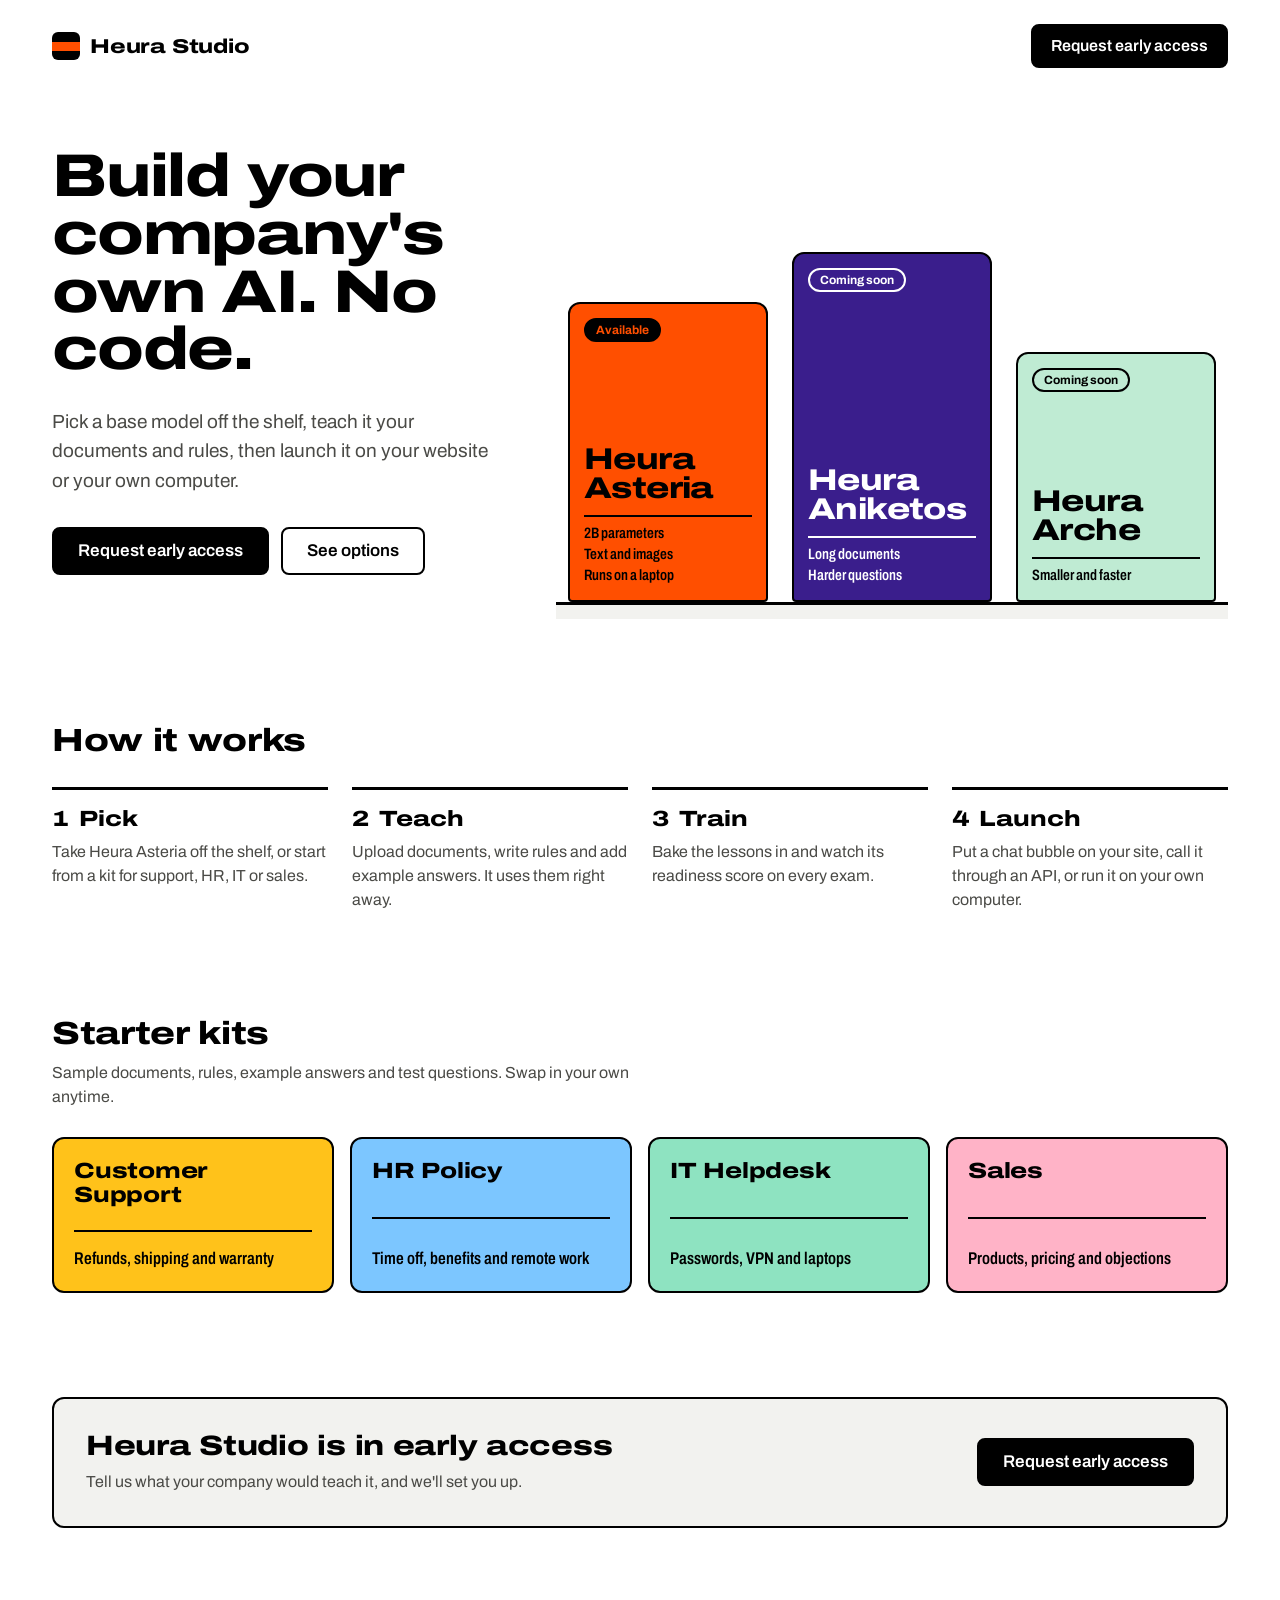
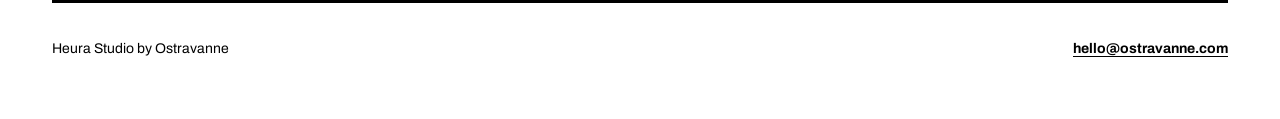
==== index.html @ 43d7d7ed "Publish the Heura Studio home page" ====
<!doctype html>
<html lang="en">
<head>
<meta charset="utf-8">
<meta name="viewport" content="width=device-width, initial-scale=1">
<title>Heura Studio by Ostravanne</title>
<meta name="description" content="Build your company's own AI. No code. Pick a base model off the shelf, teach it your documents and rules, then launch it on your website or your own computer.">
<meta name="theme-color" content="#ffffff">
<link rel="icon" href="/favicon.ico" sizes="48x48">
<link rel="icon" href="/favicon-32.png" type="image/png" sizes="32x32">
<link rel="icon" href="/icon-512.png" type="image/png" sizes="512x512">
<link rel="apple-touch-icon" href="/apple-touch-icon.png">
<meta property="og:type" content="website">
<meta property="og:url" content="https://ostravanne.com/">
<meta property="og:title" content="Heura Studio by Ostravanne">
<meta property="og:description" content="Build your company's own AI. No code.">
<meta property="og:image" content="https://ostravanne.com/icon-512.png">
<link rel="preconnect" href="https://fonts.googleapis.com">
<link rel="preconnect" href="https://fonts.gstatic.com" crossorigin>
<link rel="stylesheet" href="https://fonts.googleapis.com/css2?family=Archivo:wdth,wght@62..125,400..900&display=swap">
<style>
html, body { margin: 0; padding: 0; background: #ffffff; }
#ov-home {
  --floor: #ffffff; --panel: #f2f2ef; --ink: #000000; --on-ink: #ffffff; --muted: #4a4a46; --heura: #ff4f00;
  --wide: 125%; --narrow: 75%;
  display: block; width: 100%; margin: 0; padding: 0; background: var(--floor); color: var(--ink); text-align: left;
  font-family: "Archivo", ui-sans-serif, -apple-system, "Segoe UI", sans-serif; font-size: 16px; line-height: 1.5;
  font-stretch: 100%; font-weight: 400; font-style: normal; letter-spacing: 0; text-transform: none;
  -webkit-font-smoothing: antialiased; font-variant-numeric: tabular-nums;
}
#ov-home *, #ov-home *::before, #ov-home *::after { box-sizing: border-box; }
#ov-home header, #ov-home nav, #ov-home main, #ov-home section, #ov-home article, #ov-home footer, #ov-home div, #ov-home span {
  margin: 0; padding: 0; border: 0; background: transparent; position: static; float: none; max-width: none; min-height: 0;
  box-shadow: none; transform: none; font-family: inherit; text-transform: none; letter-spacing: inherit;
}
#ov-home h1, #ov-home h2, #ov-home h3, #ov-home p, #ov-home ul, #ov-home ol, #ov-home li {
  margin: 0; padding: 0; font-family: inherit; font-style: normal; text-transform: none; white-space: normal; color: inherit;
}
#ov-home ul, #ov-home ol { list-style: none; }
#ov-home li::before, #ov-home li::marker { content: none; }
#ov-home a { color: inherit; text-decoration: none; border: 0; background: none; font-family: inherit; letter-spacing: 0; text-transform: none; }
#ov-home a:focus-visible { outline: 2px solid var(--ink); outline-offset: 2px; }

#ov-home .ov-wrap { max-width: 1240px; margin: 0 auto; padding: 0 32px; }

/* buttons */
#ov-home .ov-btn {
  display: inline-flex; align-items: center; justify-content: center; min-height: 48px; padding: 0 24px;
  border: 2px solid var(--ink); border-radius: 8px; font-size: 17px; font-weight: 600; line-height: 1.2; white-space: nowrap;
  transition: opacity .15s ease, background-color .15s ease;
}
#ov-home .ov-btn-primary { background: var(--ink); color: var(--on-ink); }
#ov-home .ov-btn-primary:hover { opacity: .86; }
#ov-home .ov-btn-ghost { background: transparent; color: var(--ink); }
#ov-home .ov-btn-ghost:hover { background: var(--panel); }

/* header */
#ov-home .ov-top { display: flex; flex-wrap: wrap; align-items: center; justify-content: space-between; gap: 12px 16px; padding-top: 24px; padding-bottom: 24px; }
#ov-home .ov-logo {
  display: inline-flex; align-items: center; gap: 10px; min-height: 44px; white-space: nowrap;
  font-size: 20px; font-weight: 800; font-stretch: var(--wide); letter-spacing: -.01em; line-height: 1;
}
#ov-home .ov-mark { position: relative; flex: none; width: 28px; height: 28px; border-radius: 6px; background: var(--ink); overflow: hidden; }
#ov-home .ov-mark::after { content: ""; position: absolute; left: 0; right: 0; top: 10px; height: 9px; background: var(--heura); }
#ov-home .ov-nav { display: flex; flex-wrap: wrap; align-items: center; gap: 4px; }
#ov-home .ov-nav .ov-link { display: inline-flex; align-items: center; min-height: 44px; padding: 0 14px; border-radius: 8px; font-size: 16px; font-weight: 500; }
#ov-home .ov-nav .ov-link:hover { background: var(--panel); }
#ov-home .ov-nav .ov-btn { min-height: 44px; margin-left: 0; padding: 0 18px; font-size: 16px; }

/* hero: the headline, with the models standing on a shelf beside it */
#ov-home .ov-hero { display: flex; flex-wrap: wrap; align-items: flex-end; gap: 48px 56px; padding-top: 56px; }
#ov-home .ov-hero-text { flex: 1 1 420px; min-width: 0; padding-bottom: 44px; }
#ov-home .ov-hero h1 {
  font-size: clamp(40px, 4.7vw, 68px); line-height: .96; font-weight: 800; font-stretch: var(--wide); letter-spacing: -.02em;
}
#ov-home .ov-hero-sub { margin-top: 28px; max-width: 32em; font-size: 19px; line-height: 1.55; color: var(--muted); }
#ov-home .ov-hero-actions { display: flex; flex-wrap: wrap; gap: 12px; margin-top: 32px; }
#ov-home .ov-hero-shelf { flex: 0 1 auto; }

/* the shelf and the boxes on it */
#ov-home .ov-shelf { display: flex; flex-wrap: wrap; align-items: flex-end; row-gap: 40px; }
#ov-home .ov-slot { display: flex; flex-direction: column; justify-content: flex-end; padding: 0 12px; }
#ov-home .ov-edge { display: block; height: 17px; margin: 0 -12px; border-top: 3px solid var(--ink); background: var(--panel); }
#ov-home .ov-box {
  display: flex; flex-direction: column; justify-content: space-between; gap: 12px;
  width: 200px; height: 300px; padding: 14px; border: 2px solid var(--ink); border-radius: 12px 12px 4px 4px;
  background: var(--box); color: var(--on-box);
}
#ov-home .ov-box.is-arche { height: 250px; }
#ov-home .ov-box.is-aniketos { height: 350px; }
#ov-home .ov-pill {
  align-self: flex-start; display: inline-flex; align-items: center; min-height: 24px; padding: 0 10px;
  border: 2px solid var(--on-box); border-radius: 999px; font-size: 12px; font-weight: 700; line-height: 1; white-space: nowrap;
}
#ov-home .ov-pill.is-solid { background: var(--on-box); color: var(--box); }
#ov-home .ov-box-name { font-size: 30px; line-height: .98; font-weight: 800; font-stretch: var(--wide); letter-spacing: -.02em; }
#ov-home .ov-rule { display: block; height: 2px; margin: 12px 0 6px; background: var(--on-box); }
#ov-home .ov-box-lines li { font-size: 15px; line-height: 1.4; font-weight: 600; font-stretch: var(--narrow); }

/* sections */
#ov-home .ov-block { padding-top: 104px; }
#ov-home .ov-block h2 { font-size: 32px; line-height: 1.1; font-weight: 800; font-stretch: var(--wide); letter-spacing: -.01em; }
#ov-home .ov-lead { margin-top: 10px; max-width: 40em; font-size: 16px; color: var(--muted); }

/* how it works: a real sequence, so it keeps its numbers */
#ov-home .ov-steps { display: grid; grid-template-columns: repeat(auto-fit, minmax(220px, 1fr)); gap: 24px; margin-top: 28px; }
#ov-home .ov-steps li { padding-top: 16px; border-top: 3px solid var(--ink); }
#ov-home .ov-steps h3 { display: flex; align-items: baseline; gap: 10px; font-size: 22px; line-height: 1.2; font-weight: 800; font-stretch: var(--wide); letter-spacing: 0; }
#ov-home .ov-steps p { margin-top: 8px; font-size: 16px; color: var(--muted); }

/* starter kits: colored labels */
#ov-home .ov-kits { display: grid; grid-template-columns: repeat(auto-fit, minmax(240px, 1fr)); gap: 16px; margin-top: 28px; }
#ov-home .ov-kit {
  display: flex; flex-direction: column; justify-content: space-between; min-height: 156px; padding: 20px;
  border: 2px solid var(--ink); border-radius: 12px; background: var(--box); color: var(--on-box);
}
#ov-home .ov-kit h3 { font-size: 22px; line-height: 1.1; font-weight: 800; font-stretch: var(--wide); letter-spacing: -.01em; }
#ov-home .ov-kit .ov-rule { margin: 16px 0 8px; }
#ov-home .ov-kit p { font-size: 17px; font-weight: 600; font-stretch: var(--narrow); }

/* early access + footer */
#ov-home .ov-access { display: flex; flex-wrap: wrap; align-items: center; justify-content: space-between; gap: 20px 32px; margin-top: 104px; padding: 32px; border: 2px solid var(--ink); border-radius: 12px; background: var(--panel); }
#ov-home .ov-access h2 { font-size: 28px; line-height: 1.1; font-weight: 800; font-stretch: var(--wide); letter-spacing: -.01em; }
#ov-home .ov-access p { margin-top: 8px; max-width: 36em; font-size: 16px; color: var(--muted); }
#ov-home .ov-foot {
  display: flex; flex-wrap: wrap; align-items: center; justify-content: space-between; gap: 12px;
  margin-top: 72px; padding: 24px 0 48px; border-top: 3px solid var(--ink); font-size: 14px;
}
#ov-home .ov-foot a { display: inline-flex; align-items: center; min-height: 44px; font-weight: 700; text-decoration: underline; text-underline-offset: 3px; }

@media (max-width: 560px) {
  #ov-home .ov-wrap { padding-left: 20px; padding-right: 20px; }
  /* the hero has the same button right below, so the header keeps just the logo on phones */
  #ov-home .ov-nav { display: none; }
  #ov-home .ov-hero { padding-top: 24px; }
  #ov-home .ov-hero-text { flex-basis: 100%; padding-bottom: 0; }
  #ov-home .ov-hero-sub { font-size: 17px; }
  /* two boxes to a shelf */
  #ov-home .ov-hero-shelf { flex: 1 1 100%; }
  #ov-home .ov-shelf { row-gap: 32px; }
  #ov-home .ov-slot { flex: 0 0 50%; padding: 0 8px; }
  #ov-home .ov-edge { margin: 0 -8px; }
  #ov-home .ov-box { width: 100%; height: 240px; padding: 12px; }
  #ov-home .ov-box.is-arche { height: 200px; }
  #ov-home .ov-box.is-aniketos { height: 280px; }
  #ov-home .ov-box-name { font-size: 21px; }
  #ov-home .ov-box-lines li { font-size: 14px; }
  #ov-home .ov-block { padding-top: 72px; }
  #ov-home .ov-block h2 { font-size: 28px; }
  #ov-home .ov-access { margin-top: 72px; padding: 24px; }
  #ov-home .ov-foot { margin-top: 48px; }
}
@media (max-width: 360px) {
  #ov-home .ov-box-name { font-size: 18px; }
  #ov-home .ov-box-lines li { font-size: 13px; }
}
@media (prefers-reduced-motion: reduce) { #ov-home * { transition: none !important; } }
</style>
</head>
<body>
<div id="ov-home">
  <header class="ov-wrap ov-top">
    <a class="ov-logo" href="/"><span class="ov-mark" aria-hidden="true"></span>Heura Studio</a>
    <nav class="ov-nav" aria-label="Main">
      <a class="ov-btn ov-btn-primary" href="mailto:hello@ostravanne.com?subject=Heura%20Studio%20early%20access">Request early access</a>
    </nav>
  </header>

  <main class="ov-wrap">
    <section class="ov-hero" aria-labelledby="ov-hero-title">
      <div class="ov-hero-text">
        <h1 id="ov-hero-title">Build your company's own AI. No code.</h1>
        <p class="ov-hero-sub">Pick a base model off the shelf, teach it your documents and rules, then launch it on your website or your own computer.</p>
        <div class="ov-hero-actions">
          <a class="ov-btn ov-btn-primary" href="mailto:hello@ostravanne.com?subject=Heura%20Studio%20early%20access">Request early access</a>
          <a class="ov-btn ov-btn-ghost" href="#kits">See options</a>
        </div>
      </div>
      <ul class="ov-shelf ov-hero-shelf" aria-label="Heura models">
        <li class="ov-slot">
          <article class="ov-box is-asteria" style="--box: #ff4f00; --on-box: #000000" aria-label="Heura Asteria, available">
            <span class="ov-pill is-solid">Available</span>
            <div>
              <p class="ov-box-name">Heura <br>Asteria</p>
              <span class="ov-rule" aria-hidden="true"></span>
              <ul class="ov-box-lines"><li>2B parameters</li><li>Text and images</li><li>Runs on a laptop</li></ul>
            </div>
          </article>
          <span class="ov-edge" aria-hidden="true"></span>
        </li>
        <li class="ov-slot">
          <article class="ov-box is-aniketos" style="--box: #3a1e8c; --on-box: #ffffff" aria-label="Heura Aniketos, coming soon">
            <span class="ov-pill">Coming soon</span>
            <div>
              <p class="ov-box-name">Heura <br>Aniketos</p>
              <span class="ov-rule" aria-hidden="true"></span>
              <ul class="ov-box-lines"><li>Long documents</li><li>Harder questions</li></ul>
            </div>
          </article>
          <span class="ov-edge" aria-hidden="true"></span>
        </li>
        <li class="ov-slot">
          <article class="ov-box is-arche" style="--box: #bfebd3; --on-box: #000000" aria-label="Heura Arche, coming soon">
            <span class="ov-pill">Coming soon</span>
            <div>
              <p class="ov-box-name">Heura <br>Arche</p>
              <span class="ov-rule" aria-hidden="true"></span>
              <ul class="ov-box-lines"><li>Smaller and faster</li></ul>
            </div>
          </article>
          <span class="ov-edge" aria-hidden="true"></span>
        </li>
      </ul>
    </section>

    <section class="ov-block" aria-labelledby="ov-how">
      <h2 id="ov-how">How it works</h2>
      <ol class="ov-steps">
        <li><h3><span aria-hidden="true">1</span>Pick</h3><p>Take Heura Asteria off the shelf, or start from a kit for support, HR, IT or sales.</p></li>
        <li><h3><span aria-hidden="true">2</span>Teach</h3><p>Upload documents, write rules and add example answers. It uses them right away.</p></li>
        <li><h3><span aria-hidden="true">3</span>Train</h3><p>Bake the lessons in and watch its readiness score on every exam.</p></li>
        <li><h3><span aria-hidden="true">4</span>Launch</h3><p>Put a chat bubble on your site, call it through an API, or run it on your own computer.</p></li>
      </ol>
    </section>

    <section class="ov-block" id="kits" aria-labelledby="ov-kits-title">
      <h2 id="ov-kits-title">Starter kits</h2>
      <p class="ov-lead">Sample documents, rules, example answers and test questions. Swap in your own anytime.</p>
      <div class="ov-kits">
        <article class="ov-kit" style="--box: #ffc21a; --on-box: #000000">
          <h3>Customer Support</h3><span class="ov-rule" aria-hidden="true"></span><p>Refunds, shipping and warranty</p>
        </article>
        <article class="ov-kit" style="--box: #7cc6ff; --on-box: #000000">
          <h3>HR Policy</h3><span class="ov-rule" aria-hidden="true"></span><p>Time off, benefits and remote work</p>
        </article>
        <article class="ov-kit" style="--box: #8ee3c1; --on-box: #000000">
          <h3>IT Helpdesk</h3><span class="ov-rule" aria-hidden="true"></span><p>Passwords, VPN and laptops</p>
        </article>
        <article class="ov-kit" style="--box: #ffb3c7; --on-box: #000000">
          <h3>Sales</h3><span class="ov-rule" aria-hidden="true"></span><p>Products, pricing and objections</p>
        </article>
      </div>
    </section>

    <section class="ov-access" aria-labelledby="ov-access-title">
      <div>
        <h2 id="ov-access-title">Heura Studio is in early access</h2>
        <p>Tell us what your company would teach it, and we'll set you up.</p>
      </div>
      <a class="ov-btn ov-btn-primary" href="mailto:hello@ostravanne.com?subject=Heura%20Studio%20early%20access">Request early access</a>
    </section>
  </main>

  <footer class="ov-wrap">
    <div class="ov-foot">
      <span>Heura Studio by Ostravanne</span>
      <a href="mailto:hello@ostravanne.com">hello@ostravanne.com</a>
    </div>
  </footer>
</div>
</body>
</html>
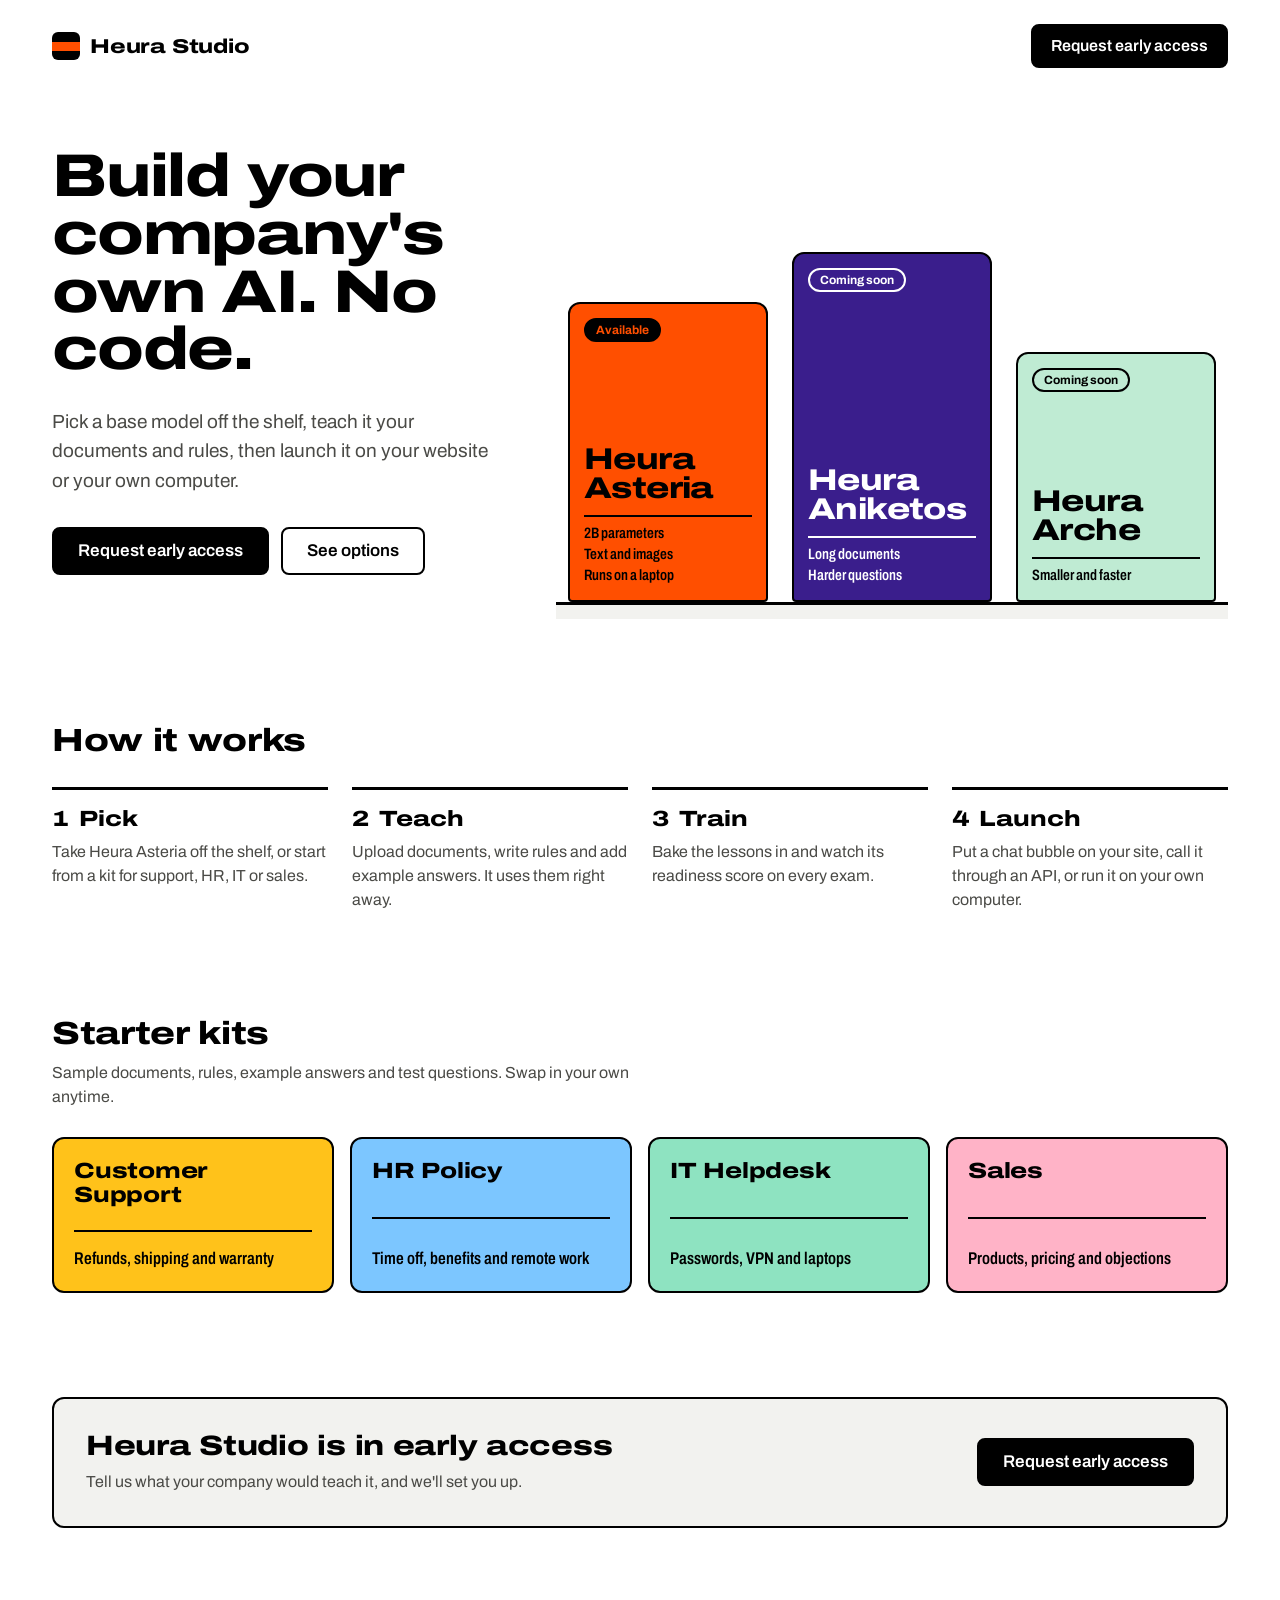
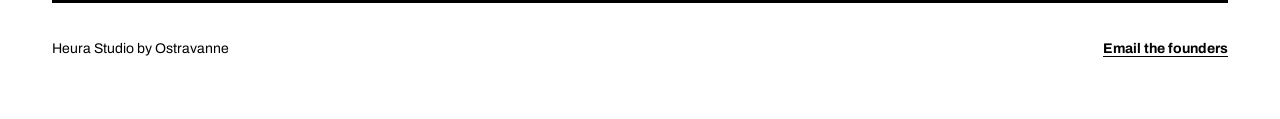
==== commit b5ef950e: "Home page: contact link emails both founders; drop old form styles" ====
--- a/index.html
+++ b/index.html
@@ -18,151 +18,14 @@
 <link rel="preconnect" href="https://fonts.googleapis.com">
 <link rel="preconnect" href="https://fonts.gstatic.com" crossorigin>
 <link rel="stylesheet" href="https://fonts.googleapis.com/css2?family=Archivo:wdth,wght@62..125,400..900&display=swap">
-<style>
-html, body { margin: 0; padding: 0; background: #ffffff; }
-#ov-home {
-  --floor: #ffffff; --panel: #f2f2ef; --ink: #000000; --on-ink: #ffffff; --muted: #4a4a46; --heura: #ff4f00;
-  --wide: 125%; --narrow: 75%;
-  display: block; width: 100%; margin: 0; padding: 0; background: var(--floor); color: var(--ink); text-align: left;
-  font-family: "Archivo", ui-sans-serif, -apple-system, "Segoe UI", sans-serif; font-size: 16px; line-height: 1.5;
-  font-stretch: 100%; font-weight: 400; font-style: normal; letter-spacing: 0; text-transform: none;
-  -webkit-font-smoothing: antialiased; font-variant-numeric: tabular-nums;
-}
-#ov-home *, #ov-home *::before, #ov-home *::after { box-sizing: border-box; }
-#ov-home header, #ov-home nav, #ov-home main, #ov-home section, #ov-home article, #ov-home footer, #ov-home div, #ov-home span {
-  margin: 0; padding: 0; border: 0; background: transparent; position: static; float: none; max-width: none; min-height: 0;
-  box-shadow: none; transform: none; font-family: inherit; text-transform: none; letter-spacing: inherit;
-}
-#ov-home h1, #ov-home h2, #ov-home h3, #ov-home p, #ov-home ul, #ov-home ol, #ov-home li {
-  margin: 0; padding: 0; font-family: inherit; font-style: normal; text-transform: none; white-space: normal; color: inherit;
-}
-#ov-home ul, #ov-home ol { list-style: none; }
-#ov-home li::before, #ov-home li::marker { content: none; }
-#ov-home a { color: inherit; text-decoration: none; border: 0; background: none; font-family: inherit; letter-spacing: 0; text-transform: none; }
-#ov-home a:focus-visible { outline: 2px solid var(--ink); outline-offset: 2px; }
-
-#ov-home .ov-wrap { max-width: 1240px; margin: 0 auto; padding: 0 32px; }
-
-/* buttons */
-#ov-home .ov-btn {
-  display: inline-flex; align-items: center; justify-content: center; min-height: 48px; padding: 0 24px;
-  border: 2px solid var(--ink); border-radius: 8px; font-size: 17px; font-weight: 600; line-height: 1.2; white-space: nowrap;
-  transition: opacity .15s ease, background-color .15s ease;
-}
-#ov-home .ov-btn-primary { background: var(--ink); color: var(--on-ink); }
-#ov-home .ov-btn-primary:hover { opacity: .86; }
-#ov-home .ov-btn-ghost { background: transparent; color: var(--ink); }
-#ov-home .ov-btn-ghost:hover { background: var(--panel); }
-
-/* header */
-#ov-home .ov-top { display: flex; flex-wrap: wrap; align-items: center; justify-content: space-between; gap: 12px 16px; padding-top: 24px; padding-bottom: 24px; }
-#ov-home .ov-logo {
-  display: inline-flex; align-items: center; gap: 10px; min-height: 44px; white-space: nowrap;
-  font-size: 20px; font-weight: 800; font-stretch: var(--wide); letter-spacing: -.01em; line-height: 1;
-}
-#ov-home .ov-mark { position: relative; flex: none; width: 28px; height: 28px; border-radius: 6px; background: var(--ink); overflow: hidden; }
-#ov-home .ov-mark::after { content: ""; position: absolute; left: 0; right: 0; top: 10px; height: 9px; background: var(--heura); }
-#ov-home .ov-nav { display: flex; flex-wrap: wrap; align-items: center; gap: 4px; }
-#ov-home .ov-nav .ov-link { display: inline-flex; align-items: center; min-height: 44px; padding: 0 14px; border-radius: 8px; font-size: 16px; font-weight: 500; }
-#ov-home .ov-nav .ov-link:hover { background: var(--panel); }
-#ov-home .ov-nav .ov-btn { min-height: 44px; margin-left: 0; padding: 0 18px; font-size: 16px; }
-
-/* hero: the headline, with the models standing on a shelf beside it */
-#ov-home .ov-hero { display: flex; flex-wrap: wrap; align-items: flex-end; gap: 48px 56px; padding-top: 56px; }
-#ov-home .ov-hero-text { flex: 1 1 420px; min-width: 0; padding-bottom: 44px; }
-#ov-home .ov-hero h1 {
-  font-size: clamp(40px, 4.7vw, 68px); line-height: .96; font-weight: 800; font-stretch: var(--wide); letter-spacing: -.02em;
-}
-#ov-home .ov-hero-sub { margin-top: 28px; max-width: 32em; font-size: 19px; line-height: 1.55; color: var(--muted); }
-#ov-home .ov-hero-actions { display: flex; flex-wrap: wrap; gap: 12px; margin-top: 32px; }
-#ov-home .ov-hero-shelf { flex: 0 1 auto; }
-
-/* the shelf and the boxes on it */
-#ov-home .ov-shelf { display: flex; flex-wrap: wrap; align-items: flex-end; row-gap: 40px; }
-#ov-home .ov-slot { display: flex; flex-direction: column; justify-content: flex-end; padding: 0 12px; }
-#ov-home .ov-edge { display: block; height: 17px; margin: 0 -12px; border-top: 3px solid var(--ink); background: var(--panel); }
-#ov-home .ov-box {
-  display: flex; flex-direction: column; justify-content: space-between; gap: 12px;
-  width: 200px; height: 300px; padding: 14px; border: 2px solid var(--ink); border-radius: 12px 12px 4px 4px;
-  background: var(--box); color: var(--on-box);
-}
-#ov-home .ov-box.is-arche { height: 250px; }
-#ov-home .ov-box.is-aniketos { height: 350px; }
-#ov-home .ov-pill {
-  align-self: flex-start; display: inline-flex; align-items: center; min-height: 24px; padding: 0 10px;
-  border: 2px solid var(--on-box); border-radius: 999px; font-size: 12px; font-weight: 700; line-height: 1; white-space: nowrap;
-}
-#ov-home .ov-pill.is-solid { background: var(--on-box); color: var(--box); }
-#ov-home .ov-box-name { font-size: 30px; line-height: .98; font-weight: 800; font-stretch: var(--wide); letter-spacing: -.02em; }
-#ov-home .ov-rule { display: block; height: 2px; margin: 12px 0 6px; background: var(--on-box); }
-#ov-home .ov-box-lines li { font-size: 15px; line-height: 1.4; font-weight: 600; font-stretch: var(--narrow); }
-
-/* sections */
-#ov-home .ov-block { padding-top: 104px; }
-#ov-home .ov-block h2 { font-size: 32px; line-height: 1.1; font-weight: 800; font-stretch: var(--wide); letter-spacing: -.01em; }
-#ov-home .ov-lead { margin-top: 10px; max-width: 40em; font-size: 16px; color: var(--muted); }
-
-/* how it works: a real sequence, so it keeps its numbers */
-#ov-home .ov-steps { display: grid; grid-template-columns: repeat(auto-fit, minmax(220px, 1fr)); gap: 24px; margin-top: 28px; }
-#ov-home .ov-steps li { padding-top: 16px; border-top: 3px solid var(--ink); }
-#ov-home .ov-steps h3 { display: flex; align-items: baseline; gap: 10px; font-size: 22px; line-height: 1.2; font-weight: 800; font-stretch: var(--wide); letter-spacing: 0; }
-#ov-home .ov-steps p { margin-top: 8px; font-size: 16px; color: var(--muted); }
-
-/* starter kits: colored labels */
-#ov-home .ov-kits { display: grid; grid-template-columns: repeat(auto-fit, minmax(240px, 1fr)); gap: 16px; margin-top: 28px; }
-#ov-home .ov-kit {
-  display: flex; flex-direction: column; justify-content: space-between; min-height: 156px; padding: 20px;
-  border: 2px solid var(--ink); border-radius: 12px; background: var(--box); color: var(--on-box);
-}
-#ov-home .ov-kit h3 { font-size: 22px; line-height: 1.1; font-weight: 800; font-stretch: var(--wide); letter-spacing: -.01em; }
-#ov-home .ov-kit .ov-rule { margin: 16px 0 8px; }
-#ov-home .ov-kit p { font-size: 17px; font-weight: 600; font-stretch: var(--narrow); }
-
-/* early access + footer */
-#ov-home .ov-access { display: flex; flex-wrap: wrap; align-items: center; justify-content: space-between; gap: 20px 32px; margin-top: 104px; padding: 32px; border: 2px solid var(--ink); border-radius: 12px; background: var(--panel); }
-#ov-home .ov-access h2 { font-size: 28px; line-height: 1.1; font-weight: 800; font-stretch: var(--wide); letter-spacing: -.01em; }
-#ov-home .ov-access p { margin-top: 8px; max-width: 36em; font-size: 16px; color: var(--muted); }
-#ov-home .ov-foot {
-  display: flex; flex-wrap: wrap; align-items: center; justify-content: space-between; gap: 12px;
-  margin-top: 72px; padding: 24px 0 48px; border-top: 3px solid var(--ink); font-size: 14px;
-}
-#ov-home .ov-foot a { display: inline-flex; align-items: center; min-height: 44px; font-weight: 700; text-decoration: underline; text-underline-offset: 3px; }
-
-@media (max-width: 560px) {
-  #ov-home .ov-wrap { padding-left: 20px; padding-right: 20px; }
-  /* the hero has the same button right below, so the header keeps just the logo on phones */
-  #ov-home .ov-nav { display: none; }
-  #ov-home .ov-hero { padding-top: 24px; }
-  #ov-home .ov-hero-text { flex-basis: 100%; padding-bottom: 0; }
-  #ov-home .ov-hero-sub { font-size: 17px; }
-  /* two boxes to a shelf */
-  #ov-home .ov-hero-shelf { flex: 1 1 100%; }
-  #ov-home .ov-shelf { row-gap: 32px; }
-  #ov-home .ov-slot { flex: 0 0 50%; padding: 0 8px; }
-  #ov-home .ov-edge { margin: 0 -8px; }
-  #ov-home .ov-box { width: 100%; height: 240px; padding: 12px; }
-  #ov-home .ov-box.is-arche { height: 200px; }
-  #ov-home .ov-box.is-aniketos { height: 280px; }
-  #ov-home .ov-box-name { font-size: 21px; }
-  #ov-home .ov-box-lines li { font-size: 14px; }
-  #ov-home .ov-block { padding-top: 72px; }
-  #ov-home .ov-block h2 { font-size: 28px; }
-  #ov-home .ov-access { margin-top: 72px; padding: 24px; }
-  #ov-home .ov-foot { margin-top: 48px; }
-}
-@media (max-width: 360px) {
-  #ov-home .ov-box-name { font-size: 18px; }
-  #ov-home .ov-box-lines li { font-size: 13px; }
-}
-@media (prefers-reduced-motion: reduce) { #ov-home * { transition: none !important; } }
-</style>
+<link rel="stylesheet" href="/site.css">
 </head>
 <body>
 <div id="ov-home">
   <header class="ov-wrap ov-top">
     <a class="ov-logo" href="/"><span class="ov-mark" aria-hidden="true"></span>Heura Studio</a>
     <nav class="ov-nav" aria-label="Main">
-      <a class="ov-btn ov-btn-primary" href="mailto:hello@ostravanne.com?subject=Heura%20Studio%20early%20access">Request early access</a>
+      <a class="ov-btn ov-btn-primary" href="/early-access/">Request early access</a>
     </nav>
   </header>
 
@@ -172,7 +35,7 @@
         <h1 id="ov-hero-title">Build your company's own AI. No code.</h1>
         <p class="ov-hero-sub">Pick a base model off the shelf, teach it your documents and rules, then launch it on your website or your own computer.</p>
         <div class="ov-hero-actions">
-          <a class="ov-btn ov-btn-primary" href="mailto:hello@ostravanne.com?subject=Heura%20Studio%20early%20access">Request early access</a>
+          <a class="ov-btn ov-btn-primary" href="/early-access/">Request early access</a>
           <a class="ov-btn ov-btn-ghost" href="#kits">See options</a>
         </div>
       </div>
@@ -247,14 +110,14 @@
         <h2 id="ov-access-title">Heura Studio is in early access</h2>
         <p>Tell us what your company would teach it, and we'll set you up.</p>
       </div>
-      <a class="ov-btn ov-btn-primary" href="mailto:hello@ostravanne.com?subject=Heura%20Studio%20early%20access">Request early access</a>
+      <a class="ov-btn ov-btn-primary" href="/early-access/">Request early access</a>
     </section>
   </main>
 
   <footer class="ov-wrap">
     <div class="ov-foot">
       <span>Heura Studio by Ostravanne</span>
-      <a href="mailto:hello@ostravanne.com">hello@ostravanne.com</a>
+      <a href="mailto:ryantian@ostravanne.com,leoli@ostravanne.com">Email the founders</a>
     </div>
   </footer>
 </div>
--- a/site.css
+++ b/site.css
@@ -0,0 +1,136 @@
+html, body { margin: 0; padding: 0; background: #ffffff; }
+#ov-home {
+  --floor: #ffffff; --panel: #f2f2ef; --ink: #000000; --on-ink: #ffffff; --muted: #4a4a46; --heura: #ff4f00;
+  --wide: 125%; --narrow: 75%;
+  display: block; width: 100%; margin: 0; padding: 0; background: var(--floor); color: var(--ink); text-align: left;
+  font-family: "Archivo", ui-sans-serif, -apple-system, "Segoe UI", sans-serif; font-size: 16px; line-height: 1.5;
+  font-stretch: 100%; font-weight: 400; font-style: normal; letter-spacing: 0; text-transform: none;
+  -webkit-font-smoothing: antialiased; font-variant-numeric: tabular-nums;
+}
+#ov-home *, #ov-home *::before, #ov-home *::after { box-sizing: border-box; }
+#ov-home header, #ov-home nav, #ov-home main, #ov-home section, #ov-home article, #ov-home footer, #ov-home div, #ov-home span {
+  margin: 0; padding: 0; border: 0; background: transparent; position: static; float: none; max-width: none; min-height: 0;
+  box-shadow: none; transform: none; font-family: inherit; text-transform: none; letter-spacing: inherit;
+}
+#ov-home h1, #ov-home h2, #ov-home h3, #ov-home p, #ov-home ul, #ov-home ol, #ov-home li {
+  margin: 0; padding: 0; font-family: inherit; font-style: normal; text-transform: none; white-space: normal; color: inherit;
+}
+#ov-home ul, #ov-home ol { list-style: none; }
+#ov-home li::before, #ov-home li::marker { content: none; }
+#ov-home a { color: inherit; text-decoration: none; border: 0; background: none; font-family: inherit; letter-spacing: 0; text-transform: none; }
+#ov-home a:focus-visible { outline: 2px solid var(--ink); outline-offset: 2px; }
+
+#ov-home .ov-wrap { max-width: 1240px; margin: 0 auto; padding: 0 32px; }
+
+/* buttons */
+#ov-home .ov-btn {
+  display: inline-flex; align-items: center; justify-content: center; min-height: 48px; padding: 0 24px;
+  border: 2px solid var(--ink); border-radius: 8px; font-size: 17px; font-weight: 600; line-height: 1.2; white-space: nowrap;
+  transition: opacity .15s ease, background-color .15s ease;
+}
+#ov-home .ov-btn-primary { background: var(--ink); color: var(--on-ink); }
+#ov-home .ov-btn-primary:hover { opacity: .86; }
+#ov-home .ov-btn-ghost { background: transparent; color: var(--ink); }
+#ov-home .ov-btn-ghost:hover { background: var(--panel); }
+
+/* header */
+#ov-home .ov-top { display: flex; flex-wrap: wrap; align-items: center; justify-content: space-between; gap: 12px 16px; padding-top: 24px; padding-bottom: 24px; }
+#ov-home .ov-logo {
+  display: inline-flex; align-items: center; gap: 10px; min-height: 44px; white-space: nowrap;
+  font-size: 20px; font-weight: 800; font-stretch: var(--wide); letter-spacing: -.01em; line-height: 1;
+}
+#ov-home .ov-mark { position: relative; flex: none; width: 28px; height: 28px; border-radius: 6px; background: var(--ink); overflow: hidden; }
+#ov-home .ov-mark::after { content: ""; position: absolute; left: 0; right: 0; top: 10px; height: 9px; background: var(--heura); }
+#ov-home .ov-nav { display: flex; flex-wrap: wrap; align-items: center; gap: 4px; }
+#ov-home .ov-nav .ov-link { display: inline-flex; align-items: center; min-height: 44px; padding: 0 14px; border-radius: 8px; font-size: 16px; font-weight: 500; }
+#ov-home .ov-nav .ov-link:hover { background: var(--panel); }
+#ov-home .ov-nav .ov-btn { min-height: 44px; margin-left: 0; padding: 0 18px; font-size: 16px; }
+
+/* hero: the headline, with the models standing on a shelf beside it */
+#ov-home .ov-hero { display: flex; flex-wrap: wrap; align-items: flex-end; gap: 48px 56px; padding-top: 56px; }
+#ov-home .ov-hero-text { flex: 1 1 420px; min-width: 0; padding-bottom: 44px; }
+#ov-home .ov-hero h1 {
+  font-size: clamp(40px, 4.7vw, 68px); line-height: .96; font-weight: 800; font-stretch: var(--wide); letter-spacing: -.02em;
+}
+#ov-home .ov-hero-sub { margin-top: 28px; max-width: 32em; font-size: 19px; line-height: 1.55; color: var(--muted); }
+#ov-home .ov-hero-actions { display: flex; flex-wrap: wrap; gap: 12px; margin-top: 32px; }
+#ov-home .ov-hero-shelf { flex: 0 1 auto; }
+
+/* the shelf and the boxes on it */
+#ov-home .ov-shelf { display: flex; flex-wrap: wrap; align-items: flex-end; row-gap: 40px; }
+#ov-home .ov-slot { display: flex; flex-direction: column; justify-content: flex-end; padding: 0 12px; }
+#ov-home .ov-edge { display: block; height: 17px; margin: 0 -12px; border-top: 3px solid var(--ink); background: var(--panel); }
+#ov-home .ov-box {
+  display: flex; flex-direction: column; justify-content: space-between; gap: 12px;
+  width: 200px; height: 300px; padding: 14px; border: 2px solid var(--ink); border-radius: 12px 12px 4px 4px;
+  background: var(--box); color: var(--on-box);
+}
+#ov-home .ov-box.is-arche { height: 250px; }
+#ov-home .ov-box.is-aniketos { height: 350px; }
+#ov-home .ov-pill {
+  align-self: flex-start; display: inline-flex; align-items: center; min-height: 24px; padding: 0 10px;
+  border: 2px solid var(--on-box); border-radius: 999px; font-size: 12px; font-weight: 700; line-height: 1; white-space: nowrap;
+}
+#ov-home .ov-pill.is-solid { background: var(--on-box); color: var(--box); }
+#ov-home .ov-box-name { font-size: 30px; line-height: .98; font-weight: 800; font-stretch: var(--wide); letter-spacing: -.02em; }
+#ov-home .ov-rule { display: block; height: 2px; margin: 12px 0 6px; background: var(--on-box); }
+#ov-home .ov-box-lines li { font-size: 15px; line-height: 1.4; font-weight: 600; font-stretch: var(--narrow); }
+
+/* sections */
+#ov-home .ov-block { padding-top: 104px; }
+#ov-home .ov-block h2 { font-size: 32px; line-height: 1.1; font-weight: 800; font-stretch: var(--wide); letter-spacing: -.01em; }
+#ov-home .ov-lead { margin-top: 10px; max-width: 40em; font-size: 16px; color: var(--muted); }
+
+/* how it works: a real sequence, so it keeps its numbers */
+#ov-home .ov-steps { display: grid; grid-template-columns: repeat(auto-fit, minmax(220px, 1fr)); gap: 24px; margin-top: 28px; }
+#ov-home .ov-steps li { padding-top: 16px; border-top: 3px solid var(--ink); }
+#ov-home .ov-steps h3 { display: flex; align-items: baseline; gap: 10px; font-size: 22px; line-height: 1.2; font-weight: 800; font-stretch: var(--wide); letter-spacing: 0; }
+#ov-home .ov-steps p { margin-top: 8px; font-size: 16px; color: var(--muted); }
+
+/* starter kits: colored labels */
+#ov-home .ov-kits { display: grid; grid-template-columns: repeat(auto-fit, minmax(240px, 1fr)); gap: 16px; margin-top: 28px; }
+#ov-home .ov-kit {
+  display: flex; flex-direction: column; justify-content: space-between; min-height: 156px; padding: 20px;
+  border: 2px solid var(--ink); border-radius: 12px; background: var(--box); color: var(--on-box);
+}
+#ov-home .ov-kit h3 { font-size: 22px; line-height: 1.1; font-weight: 800; font-stretch: var(--wide); letter-spacing: -.01em; }
+#ov-home .ov-kit .ov-rule { margin: 16px 0 8px; }
+#ov-home .ov-kit p { font-size: 17px; font-weight: 600; font-stretch: var(--narrow); }
+
+/* early access + footer */
+#ov-home .ov-access { display: flex; flex-wrap: wrap; align-items: center; justify-content: space-between; gap: 20px 32px; margin-top: 104px; padding: 32px; border: 2px solid var(--ink); border-radius: 12px; background: var(--panel); }
+#ov-home .ov-access h2 { font-size: 28px; line-height: 1.1; font-weight: 800; font-stretch: var(--wide); letter-spacing: -.01em; }
+#ov-home .ov-access p { margin-top: 8px; max-width: 36em; font-size: 16px; color: var(--muted); }
+#ov-home .ov-foot {
+  display: flex; flex-wrap: wrap; align-items: center; justify-content: space-between; gap: 12px;
+  margin-top: 72px; padding: 24px 0 48px; border-top: 3px solid var(--ink); font-size: 14px;
+}
+#ov-home .ov-foot a { display: inline-flex; align-items: center; min-height: 44px; font-weight: 700; text-decoration: underline; text-underline-offset: 3px; }
+
+@media (max-width: 560px) {
+  #ov-home .ov-wrap { padding-left: 20px; padding-right: 20px; }
+  /* the hero has the same button right below, so the header keeps just the logo on phones */
+  #ov-home .ov-nav { display: none; }
+  #ov-home .ov-hero { padding-top: 24px; }
+  #ov-home .ov-hero-text { flex-basis: 100%; padding-bottom: 0; }
+  #ov-home .ov-hero-sub { font-size: 17px; }
+  /* two boxes to a shelf */
+  #ov-home .ov-hero-shelf { flex: 1 1 100%; }
+  #ov-home .ov-shelf { row-gap: 32px; }
+  #ov-home .ov-slot { flex: 0 0 50%; padding: 0 8px; }
+  #ov-home .ov-edge { margin: 0 -8px; }
+  #ov-home .ov-box { width: 100%; height: 240px; padding: 12px; }
+  #ov-home .ov-box.is-arche { height: 200px; }
+  #ov-home .ov-box.is-aniketos { height: 280px; }
+  #ov-home .ov-box-name { font-size: 21px; }
+  #ov-home .ov-box-lines li { font-size: 14px; }
+  #ov-home .ov-block { padding-top: 72px; }
+  #ov-home .ov-block h2 { font-size: 28px; }
+  #ov-home .ov-access { margin-top: 72px; padding: 24px; }
+  #ov-home .ov-foot { margin-top: 48px; }
+}
+@media (max-width: 360px) {
+  #ov-home .ov-box-name { font-size: 18px; }
+  #ov-home .ov-box-lines li { font-size: 13px; }
+}
+@media (prefers-reduced-motion: reduce) { #ov-home * { transition: none !important; } }
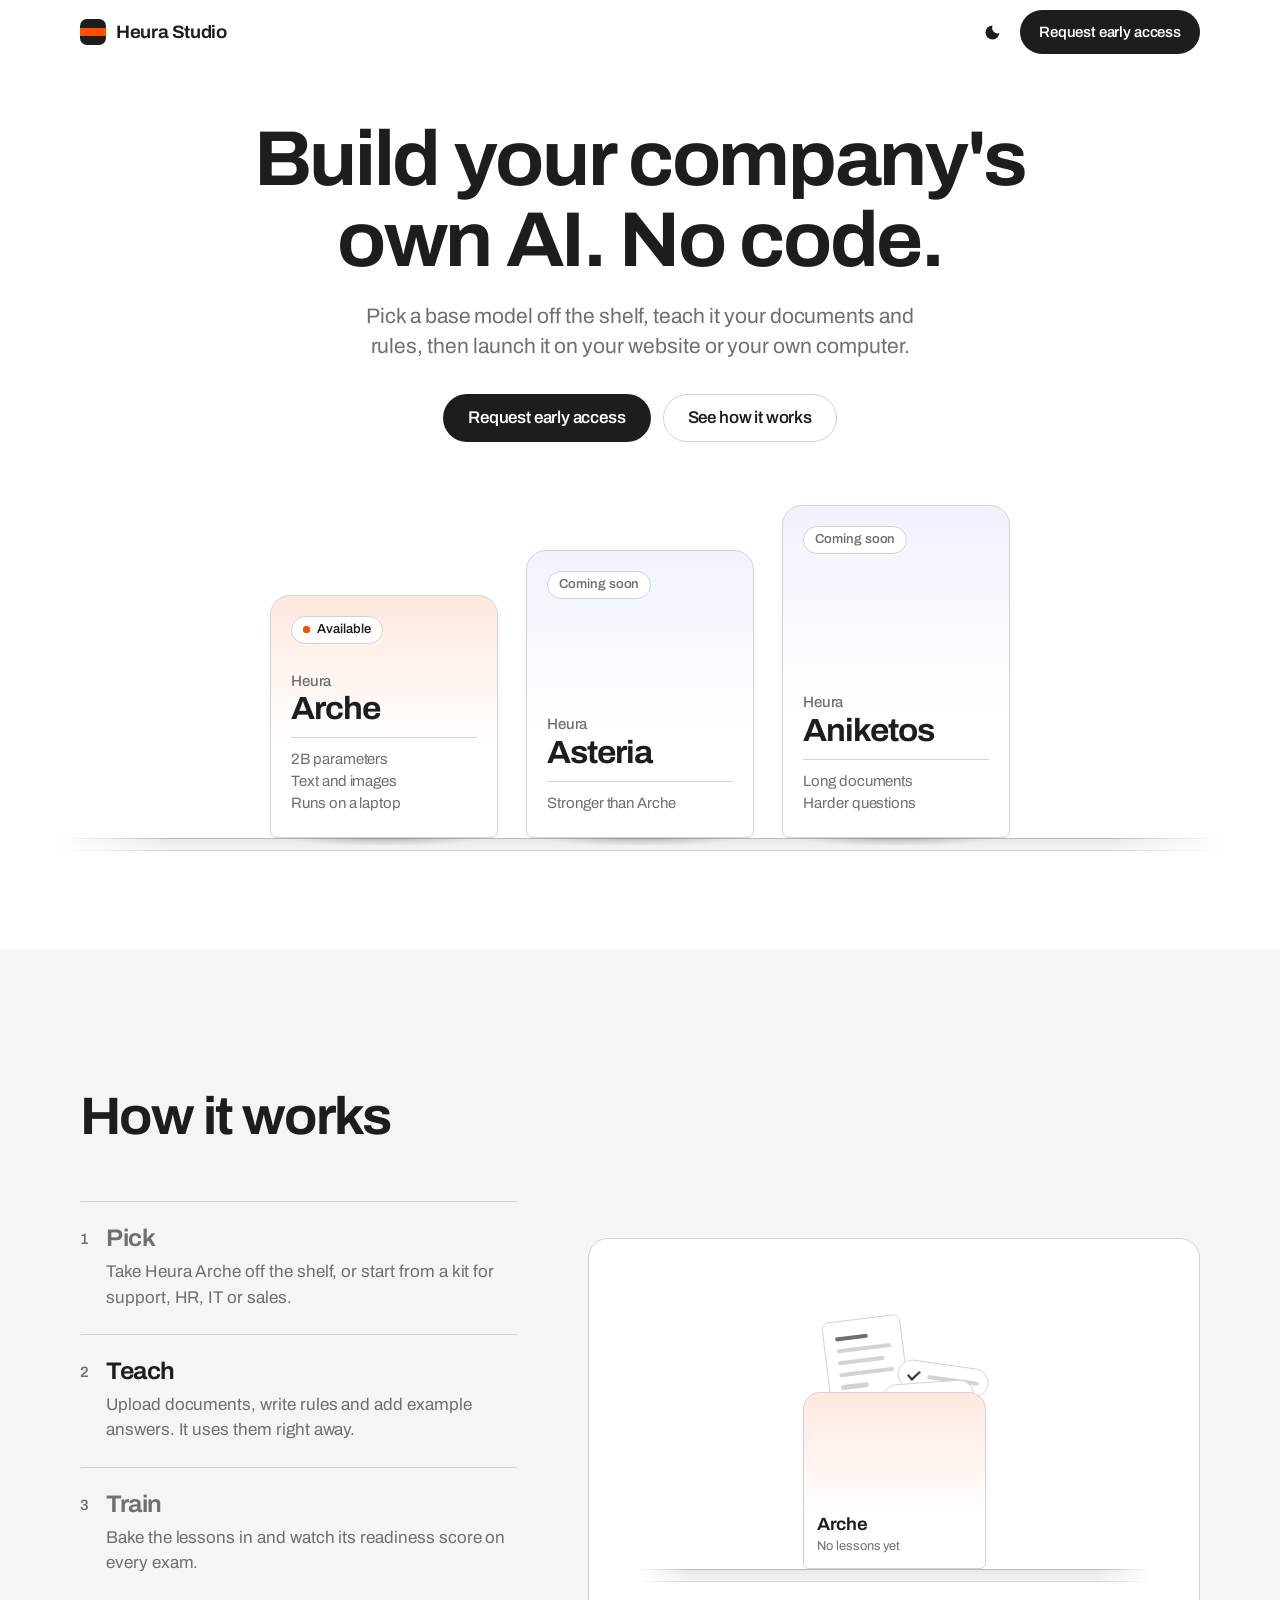
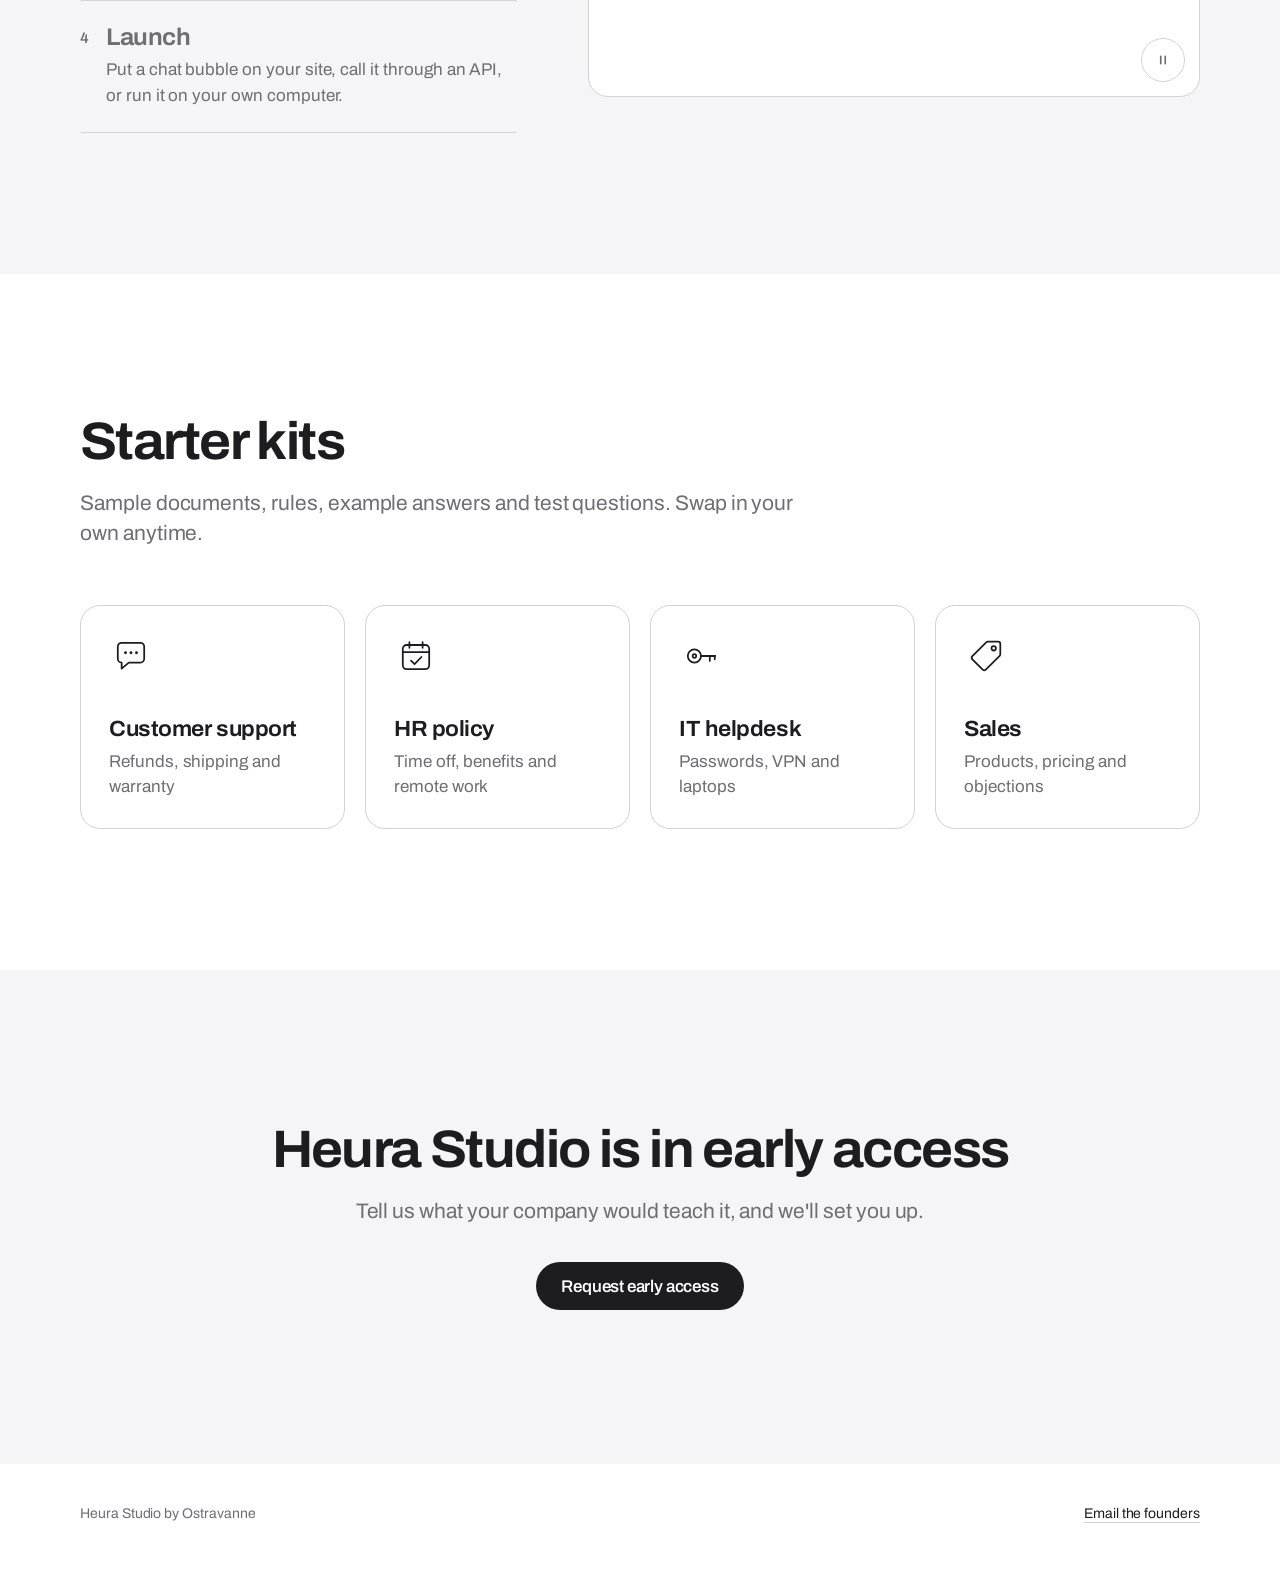
==== commit 936750f0: "Home v2: Heura Arche on the shelf, light and dark, motion" ====
--- a/index.html
+++ b/index.html
@@ -5,7 +5,9 @@
 <meta name="viewport" content="width=device-width, initial-scale=1">
 <title>Heura Studio by Ostravanne</title>
 <meta name="description" content="Build your company's own AI. No code. Pick a base model off the shelf, teach it your documents and rules, then launch it on your website or your own computer.">
-<meta name="theme-color" content="#ffffff">
+<meta name="theme-color" content="#ffffff" data-light="#ffffff" data-dark="#000000">
+<!-- The theme: the choice saved by the switch in the header, else the system's. Set before anything paints. -->
+<script>(function(d){var t,m;try{t=localStorage.getItem('ov-theme')}catch(e){}if(t!=='light'&&t!=='dark')t=window.matchMedia&&matchMedia('(prefers-color-scheme: dark)').matches?'dark':'light';d.setAttribute('data-theme',t);d.classList.add('ov-js');m=document.querySelector('meta[name="theme-color"]');if(m)m.setAttribute('content',m.getAttribute('data-'+t))})(document.documentElement)</script>
 <link rel="icon" href="/favicon.ico" sizes="48x48">
 <link rel="icon" href="/favicon-32.png" type="image/png" sizes="32x32">
 <link rel="icon" href="/icon-512.png" type="image/png" sizes="512x512">
@@ -19,103 +21,218 @@
 <link rel="preconnect" href="https://fonts.gstatic.com" crossorigin>
 <link rel="stylesheet" href="https://fonts.googleapis.com/css2?family=Archivo:wdth,wght@62..125,400..900&display=swap">
 <link rel="stylesheet" href="/site.css">
+<script src="/theme.js" defer></script>
+<script src="/home.js" defer></script>
 </head>
 <body>
 <div id="ov-home">
-  <header class="ov-wrap ov-top">
-    <a class="ov-logo" href="/"><span class="ov-mark" aria-hidden="true"></span>Heura Studio</a>
-    <nav class="ov-nav" aria-label="Main">
-      <a class="ov-btn ov-btn-primary" href="/early-access/">Request early access</a>
-    </nav>
+  <header class="ov-top">
+    <div class="ov-wrap ov-top-row">
+      <a class="ov-logo" href="/"><span class="ov-mark" aria-hidden="true"></span><span class="ov-wordmark">Heura Studio</span></a>
+      <div class="ov-top-actions">
+        <button class="ov-theme" type="button" aria-label="Switch to dark mode">
+          <svg viewBox="0 0 24 24" aria-hidden="true" focusable="false">
+            <mask id="ov-moon-bite"><rect width="24" height="24" fill="#fff"/><circle class="ov-bite" cx="18" cy="6.5" r="6.5" fill="#000"/></mask>
+            <circle class="ov-orb" cx="12" cy="12" r="8" fill="currentColor" mask="url(#ov-moon-bite)"/>
+            <path class="ov-rays" d="M12 1.75v2.1M12 20.15v2.1M1.75 12h2.1M20.15 12h2.1M4.75 4.75l1.5 1.5M17.75 17.75l1.5 1.5M4.75 19.25l1.5-1.5M17.75 6.25l1.5-1.5" fill="none" stroke="currentColor" stroke-width="1.9" stroke-linecap="round"/>
+          </svg>
+        </button>
+        <a class="ov-btn ov-btn-primary ov-btn-small" href="/early-access/"><span class="ov-long">Request early access</span><span class="ov-short" aria-hidden="true">Early access</span></a>
+      </div>
+    </div>
   </header>
 
-  <main class="ov-wrap">
+  <main>
     <section class="ov-hero" aria-labelledby="ov-hero-title">
-      <div class="ov-hero-text">
-        <h1 id="ov-hero-title">Build your company's own AI. No code.</h1>
+      <div class="ov-wrap">
+        <h1 id="ov-hero-title" class="ov-hero-title">Build your company's own AI. No code.</h1>
         <p class="ov-hero-sub">Pick a base model off the shelf, teach it your documents and rules, then launch it on your website or your own computer.</p>
         <div class="ov-hero-actions">
           <a class="ov-btn ov-btn-primary" href="/early-access/">Request early access</a>
-          <a class="ov-btn ov-btn-ghost" href="#kits">See options</a>
+          <a class="ov-btn ov-btn-quiet" href="#how">See how it works</a>
         </div>
-      </div>
-      <ul class="ov-shelf ov-hero-shelf" aria-label="Heura models">
-        <li class="ov-slot">
-          <article class="ov-box is-asteria" style="--box: #ff4f00; --on-box: #000000" aria-label="Heura Asteria, available">
-            <span class="ov-pill is-solid">Available</span>
-            <div>
-              <p class="ov-box-name">Heura <br>Asteria</p>
-              <span class="ov-rule" aria-hidden="true"></span>
-              <ul class="ov-box-lines"><li>2B parameters</li><li>Text and images</li><li>Runs on a laptop</li></ul>
-            </div>
-          </article>
-          <span class="ov-edge" aria-hidden="true"></span>
-        </li>
-        <li class="ov-slot">
-          <article class="ov-box is-aniketos" style="--box: #3a1e8c; --on-box: #ffffff" aria-label="Heura Aniketos, coming soon">
-            <span class="ov-pill">Coming soon</span>
-            <div>
-              <p class="ov-box-name">Heura <br>Aniketos</p>
-              <span class="ov-rule" aria-hidden="true"></span>
-              <ul class="ov-box-lines"><li>Long documents</li><li>Harder questions</li></ul>
-            </div>
-          </article>
-          <span class="ov-edge" aria-hidden="true"></span>
-        </li>
-        <li class="ov-slot">
-          <article class="ov-box is-arche" style="--box: #bfebd3; --on-box: #000000" aria-label="Heura Arche, coming soon">
-            <span class="ov-pill">Coming soon</span>
-            <div>
-              <p class="ov-box-name">Heura <br>Arche</p>
-              <span class="ov-rule" aria-hidden="true"></span>
-              <ul class="ov-box-lines"><li>Smaller and faster</li></ul>
-            </div>
-          </article>
-          <span class="ov-edge" aria-hidden="true"></span>
-        </li>
-      </ul>
-    </section>
-
-    <section class="ov-block" aria-labelledby="ov-how">
-      <h2 id="ov-how">How it works</h2>
-      <ol class="ov-steps">
-        <li><h3><span aria-hidden="true">1</span>Pick</h3><p>Take Heura Asteria off the shelf, or start from a kit for support, HR, IT or sales.</p></li>
-        <li><h3><span aria-hidden="true">2</span>Teach</h3><p>Upload documents, write rules and add example answers. It uses them right away.</p></li>
-        <li><h3><span aria-hidden="true">3</span>Train</h3><p>Bake the lessons in and watch its readiness score on every exam.</p></li>
-        <li><h3><span aria-hidden="true">4</span>Launch</h3><p>Put a chat bubble on your site, call it through an API, or run it on your own computer.</p></li>
-      </ol>
-    </section>
-
-    <section class="ov-block" id="kits" aria-labelledby="ov-kits-title">
-      <h2 id="ov-kits-title">Starter kits</h2>
-      <p class="ov-lead">Sample documents, rules, example answers and test questions. Swap in your own anytime.</p>
-      <div class="ov-kits">
-        <article class="ov-kit" style="--box: #ffc21a; --on-box: #000000">
-          <h3>Customer Support</h3><span class="ov-rule" aria-hidden="true"></span><p>Refunds, shipping and warranty</p>
-        </article>
-        <article class="ov-kit" style="--box: #7cc6ff; --on-box: #000000">
-          <h3>HR Policy</h3><span class="ov-rule" aria-hidden="true"></span><p>Time off, benefits and remote work</p>
-        </article>
-        <article class="ov-kit" style="--box: #8ee3c1; --on-box: #000000">
-          <h3>IT Helpdesk</h3><span class="ov-rule" aria-hidden="true"></span><p>Passwords, VPN and laptops</p>
-        </article>
-        <article class="ov-kit" style="--box: #ffb3c7; --on-box: #000000">
-          <h3>Sales</h3><span class="ov-rule" aria-hidden="true"></span><p>Products, pricing and objections</p>
-        </article>
+
+        <!-- The models, weakest to strongest, standing on a shelf. Only Arche, the base model, is out. -->
+        <div class="ov-shelf">
+          <ul class="ov-lineup" aria-label="Heura models">
+            <li class="ov-slot" data-model="arche">
+              <span class="ov-contact" aria-hidden="true"></span>
+              <div class="ov-riser">
+                <article class="ov-box" tabindex="0" aria-label="Heura Arche, available">
+                  <span class="ov-status is-available"><span class="ov-dot" aria-hidden="true"></span>Available</span>
+                  <div class="ov-box-foot">
+                    <p class="ov-box-name"><span>Heura</span> Arche</p>
+                    <ul class="ov-box-lines"><li>2B parameters</li><li>Text and images</li><li>Runs on a laptop</li></ul>
+                  </div>
+                </article>
+              </div>
+            </li>
+            <li class="ov-slot" data-model="asteria">
+              <span class="ov-contact" aria-hidden="true"></span>
+              <div class="ov-riser">
+                <article class="ov-box" tabindex="0" aria-label="Heura Asteria, coming soon">
+                  <span class="ov-status">Coming soon</span>
+                  <div class="ov-box-foot">
+                    <p class="ov-box-name"><span>Heura</span> Asteria</p>
+                    <ul class="ov-box-lines"><li>Stronger than Arche</li></ul>
+                  </div>
+                </article>
+              </div>
+            </li>
+            <li class="ov-slot" data-model="aniketos">
+              <span class="ov-contact" aria-hidden="true"></span>
+              <div class="ov-riser">
+                <article class="ov-box" tabindex="0" aria-label="Heura Aniketos, coming soon">
+                  <span class="ov-status">Coming soon</span>
+                  <div class="ov-box-foot">
+                    <p class="ov-box-name"><span>Heura</span> Aniketos</p>
+                    <ul class="ov-box-lines"><li>Long documents</li><li>Harder questions</li></ul>
+                  </div>
+                </article>
+              </div>
+            </li>
+          </ul>
+          <div class="ov-plank" aria-hidden="true"></div>
+        </div>
+      </div>
+    </section>
+
+    <section class="ov-how" id="how" aria-labelledby="ov-how-title">
+      <div class="ov-wrap">
+        <h2 id="ov-how-title" class="ov-h2">How it works</h2>
+        <div class="ov-how-body">
+          <!-- home.js turns this list into tabs that drive the preview beside it. -->
+          <ol class="ov-steps">
+            <li class="ov-step">
+              <span class="ov-step-n" aria-hidden="true">1</span>
+              <h3 class="ov-step-title" id="ov-step-pick">Pick</h3>
+              <p class="ov-step-text" id="ov-step-pick-text">Take Heura Arche off the shelf, or start from a kit for support, HR, IT or sales.</p>
+              <span class="ov-step-progress" aria-hidden="true"><span></span></span>
+            </li>
+            <li class="ov-step">
+              <span class="ov-step-n" aria-hidden="true">2</span>
+              <h3 class="ov-step-title" id="ov-step-teach">Teach</h3>
+              <p class="ov-step-text" id="ov-step-teach-text">Upload documents, write rules and add example answers. It uses them right away.</p>
+              <span class="ov-step-progress" aria-hidden="true"><span></span></span>
+            </li>
+            <li class="ov-step">
+              <span class="ov-step-n" aria-hidden="true">3</span>
+              <h3 class="ov-step-title" id="ov-step-train">Train</h3>
+              <p class="ov-step-text" id="ov-step-train-text">Bake the lessons in and watch its readiness score on every exam.</p>
+              <span class="ov-step-progress" aria-hidden="true"><span></span></span>
+            </li>
+            <li class="ov-step">
+              <span class="ov-step-n" aria-hidden="true">4</span>
+              <h3 class="ov-step-title" id="ov-step-launch">Launch</h3>
+              <p class="ov-step-text" id="ov-step-launch-text">Put a chat bubble on your site, call it through an API, or run it on your own computer.</p>
+              <span class="ov-step-progress" aria-hidden="true"><span></span></span>
+            </li>
+          </ol>
+
+          <!-- Simple drawings of each step, not screenshots. Each one ends on its final frame, which is what shows
+               with reduced motion. -->
+          <div class="ov-stage">
+            <div class="ov-scene is-active" id="ov-scene-pick">
+              <div class="ov-art ov-art-pick" role="img" aria-label="Heura Arche lifts off the shelf, ahead of Asteria and Aniketos.">
+                <div class="ov-minis">
+                  <div class="ov-mini is-arche"><span class="ov-mini-shadow"></span><span class="ov-mini-face"><span class="ov-mini-dot"></span><span class="ov-mini-name">Arche</span></span></div>
+                  <div class="ov-mini is-asteria"><span class="ov-mini-face"><span class="ov-mini-name">Asteria</span></span></div>
+                  <div class="ov-mini is-aniketos"><span class="ov-mini-face"><span class="ov-mini-name">Aniketos</span></span></div>
+                </div>
+                <span class="ov-mini-plank"></span>
+              </div>
+            </div>
+            <div class="ov-scene" id="ov-scene-teach">
+              <div class="ov-art ov-art-teach" role="img" aria-label="A document and two rules drop into Heura Arche.">
+                <span class="ov-drop is-doc"><i></i><i></i><i></i><i></i><i></i></span>
+                <span class="ov-drop is-rule is-rule-1"><b></b><i></i></span>
+                <span class="ov-drop is-rule is-rule-2"><b></b><i></i></span>
+                <span class="ov-tray"><span class="ov-tray-name">Arche</span><span class="ov-tray-count" data-count="lessons">3 lessons</span></span>
+                <span class="ov-mini-plank"></span>
+              </div>
+            </div>
+            <div class="ov-scene" id="ov-scene-train">
+              <div class="ov-art ov-art-train" role="img" aria-label="The readiness score counts up to 94 percent as the exam questions pass.">
+                <div class="ov-meter">
+                  <span class="ov-meter-label">Readiness</span>
+                  <span class="ov-meter-value"><span data-count="readiness">94</span>%</span>
+                  <span class="ov-meter-bar"><span></span></span>
+                  <span class="ov-ticks"><i></i><i></i><i></i><i></i><i></i><i></i><i></i><i></i><i></i><i></i><i></i><i></i><i></i><i></i><i></i><i class="is-open"></i></span>
+                </div>
+              </div>
+            </div>
+            <div class="ov-scene" id="ov-scene-launch">
+              <div class="ov-art ov-art-launch" role="img" aria-label="On a small website, a chat bubble opens and answers a question.">
+                <div class="ov-site">
+                  <span class="ov-site-bar"><i></i></span>
+                  <span class="ov-site-body"><i class="is-title"></i><i></i><i class="is-short"></i><i class="is-block"></i></span>
+                  <span class="ov-chat">
+                    <span class="ov-bubble is-q">Where's my order?</span>
+                    <span class="ov-typing"><i></i><i></i><i></i></span>
+                    <span class="ov-bubble is-a">It ships tomorrow.</span>
+                  </span>
+                  <span class="ov-launcher"><svg viewBox="0 0 24 24" aria-hidden="true" focusable="false"><path d="M6 7.5A2.5 2.5 0 0 1 8.5 5h7A2.5 2.5 0 0 1 18 7.5v5a2.5 2.5 0 0 1-2.5 2.5H12l-3.5 3v-3A2.5 2.5 0 0 1 6 12.5z"/></svg></span>
+                </div>
+              </div>
+            </div>
+            <button class="ov-play" type="button" aria-label="Pause the steps" hidden>
+              <svg viewBox="0 0 24 24" aria-hidden="true" focusable="false"><path class="ov-play-pause" d="M9 7v10M15 7v10"/><path class="ov-play-play" d="M9 6.8v10.4l8.2-5.2z"/></svg>
+            </button>
+          </div>
+        </div>
+      </div>
+    </section>
+
+    <section class="ov-kits-section" id="kits" aria-labelledby="ov-kits-title">
+      <div class="ov-wrap">
+        <h2 id="ov-kits-title" class="ov-h2">Starter kits</h2>
+        <p class="ov-lead">Sample documents, rules, example answers and test questions. Swap in your own anytime.</p>
+        <ul class="ov-kits">
+          <li class="ov-kit">
+            <svg class="ov-glyph is-support" viewBox="0 0 40 40" aria-hidden="true" focusable="false">
+              <g class="ov-g-move"><path d="M8 11.5A3.5 3.5 0 0 1 11.5 8h17A3.5 3.5 0 0 1 32 11.5v11a3.5 3.5 0 0 1-3.5 3.5H18l-6.5 5.5V26H11.5A3.5 3.5 0 0 1 8 22.5z"/>
+              <circle class="ov-g-dot" cx="15" cy="17" r="1.3"/><circle class="ov-g-dot" cx="20" cy="17" r="1.3"/><circle class="ov-g-dot" cx="25" cy="17" r="1.3"/></g>
+            </svg>
+            <h3>Customer support</h3>
+            <p>Refunds, shipping and warranty</p>
+          </li>
+          <li class="ov-kit">
+            <svg class="ov-glyph is-hr" viewBox="0 0 40 40" aria-hidden="true" focusable="false">
+              <rect x="8" y="10" width="24" height="22" rx="3.5"/><path d="M8 16.5h24M14 7.5v5M26 7.5v5"/>
+              <path class="ov-g-check" d="M15.5 24.2l3.2 3.1 6.2-6.4" pathLength="1"/>
+            </svg>
+            <h3>HR policy</h3>
+            <p>Time off, benefits and remote work</p>
+          </li>
+          <li class="ov-kit">
+            <svg class="ov-glyph is-it" viewBox="0 0 40 40" aria-hidden="true" focusable="false">
+              <g class="ov-g-move"><circle cx="14" cy="20" r="6"/><circle cx="14" cy="20" r="1.6"/><path d="M20 20h13M28 20v4.5M32.5 20v3"/></g>
+            </svg>
+            <h3>IT helpdesk</h3>
+            <p>Passwords, VPN and laptops</p>
+          </li>
+          <li class="ov-kit">
+            <svg class="ov-glyph is-sales" viewBox="0 0 40 40" aria-hidden="true" focusable="false">
+              <g class="ov-g-move"><path d="M21.6 7H31a2 2 0 0 1 2 2v9.4a2 2 0 0 1-.6 1.4L19.8 32.4a2 2 0 0 1-2.8 0l-9.4-9.4a2 2 0 0 1 0-2.8L20.2 7.6a2 2 0 0 1 1.4-.6z"/><circle cx="27" cy="13" r="2"/></g>
+            </svg>
+            <h3>Sales</h3>
+            <p>Products, pricing and objections</p>
+          </li>
+        </ul>
       </div>
     </section>
 
     <section class="ov-access" aria-labelledby="ov-access-title">
-      <div>
-        <h2 id="ov-access-title">Heura Studio is in early access</h2>
-        <p>Tell us what your company would teach it, and we'll set you up.</p>
-      </div>
-      <a class="ov-btn ov-btn-primary" href="/early-access/">Request early access</a>
+      <div class="ov-wrap">
+        <h2 id="ov-access-title" class="ov-h2">Heura Studio is in early access</h2>
+        <p class="ov-lead">Tell us what your company would teach it, and we'll set you up.</p>
+        <a class="ov-btn ov-btn-primary" href="/early-access/">Request early access</a>
+      </div>
     </section>
   </main>
 
-  <footer class="ov-wrap">
-    <div class="ov-foot">
+  <footer class="ov-foot">
+    <div class="ov-wrap ov-foot-row">
       <span>Heura Studio by Ostravanne</span>
       <a href="mailto:ryantian@ostravanne.com,leoli@ostravanne.com">Email the founders</a>
     </div>
--- a/site.css
+++ b/site.css
@@ -1,136 +1,571 @@
-html, body { margin: 0; padding: 0; background: #ffffff; }
+/* ostravanne.com: the tokens, base and header both pages share, then the home page.
+   Every color is a token, light by default, dark under html[data-theme="dark"] (set before first paint by the
+   inline script in <head>) or, with JavaScript off, under the system's dark setting.
+   Tokens are registered so that a theme switch cross-fades every color, gradients included. */
+
+@property --page { syntax: '<color>'; inherits: true; initial-value: #ffffff; }
+@property --band { syntax: '<color>'; inherits: true; initial-value: #f5f5f7; }
+@property --surface { syntax: '<color>'; inherits: true; initial-value: #ffffff; }
+@property --hairline { syntax: '<color>'; inherits: true; initial-value: #d2d2d7; }
+@property --text { syntax: '<color>'; inherits: true; initial-value: #1d1d1f; }
+@property --text-2 { syntax: '<color>'; inherits: true; initial-value: #6e6e73; }
+@property --accent { syntax: '<color>'; inherits: true; initial-value: #ff4f00; }
+@property --field { syntax: '<color>'; inherits: true; initial-value: #86868b; }
+@property --wash { syntax: '<percentage>'; inherits: true; initial-value: 13%; }
+@property --wash-soon { syntax: '<percentage>'; inherits: true; initial-value: 9%; }
+@property --glow { syntax: '<percentage>'; inherits: true; initial-value: 9%; }
+@property --lift { syntax: '<number>'; inherits: true; initial-value: 0; } /* how far a box is off its shelf, 0 to 1 */
+
+:root {
+  --page: #ffffff;
+  --band: #f5f5f7; /* alternate sections */
+  --surface: #ffffff; /* boxes, cards, inputs; always with a hairline */
+  --hairline: #d2d2d7;
+  --text: #1d1d1f;
+  --text-2: #6e6e73; /* secondary copy: 5.1:1 on page, 4.7:1 on band */
+  --accent: #ff4f00; /* Heura orange: small marks only */
+  --field: #86868b; /* input borders: 3.6:1, so a field reads as a field */
+  --arche: #ff4f00;
+  --asteria: #5b7cfa;
+  --aniketos: #7a5af8;
+  --wash: 13%; /* a model's tint at the top of its box */
+  --wash-soon: 9%; /* quieter, for the ones still coming */
+  --glow: 9%; /* the highlight that follows the pointer */
+  --shade: rgba(0, 0, 0, .2); /* contact shadows on a shelf */
+  --lifted: 0 1px 2px rgba(0, 0, 0, .05), 0 10px 20px -6px rgba(0, 0, 0, .12), 0 28px 48px -16px rgba(0, 0, 0, .2);
+  --raised: 0 1px 2px rgba(0, 0, 0, .04), 0 12px 32px -12px rgba(0, 0, 0, .14);
+  --ease: cubic-bezier(.2, .8, .2, 1);
+  color-scheme: light;
+}
+@media (prefers-color-scheme: dark) {
+  :root:not([data-theme="light"]) {
+    --page: #000000; --band: #0d0d0e; --surface: #161617; --hairline: #2c2c2e;
+    --text: #f5f5f7; --text-2: #a1a1a6; --accent: #ff6a26; --field: #6e6e73;
+    --wash: 18%; --wash-soon: 13%; --glow: 9%; --shade: rgba(0, 0, 0, .85);
+    --lifted: 0 1px 2px rgba(0, 0, 0, .6), 0 12px 24px -6px rgba(0, 0, 0, .7), 0 30px 60px -16px rgba(0, 0, 0, .8);
+    --raised: 0 1px 2px rgba(0, 0, 0, .5), 0 14px 36px -12px rgba(0, 0, 0, .7);
+    color-scheme: dark;
+  }
+}
+:root[data-theme="dark"] {
+  --page: #000000; --band: #0d0d0e; --surface: #161617; --hairline: #2c2c2e;
+  --text: #f5f5f7; --text-2: #a1a1a6; --accent: #ff6a26; --field: #6e6e73;
+  --wash: 18%; --wash-soon: 13%; --glow: 9%; --shade: rgba(0, 0, 0, .85);
+  --lifted: 0 1px 2px rgba(0, 0, 0, .6), 0 12px 24px -6px rgba(0, 0, 0, .7), 0 30px 60px -16px rgba(0, 0, 0, .8);
+  --raised: 0 1px 2px rgba(0, 0, 0, .5), 0 14px 36px -12px rgba(0, 0, 0, .7);
+  color-scheme: dark;
+}
+/* the switch adds this class for a moment, so only a switch cross-fades (never the first paint) */
+:root.ov-theming {
+  transition: --page .25s ease, --band .25s ease, --surface .25s ease, --hairline .25s ease, --text .25s ease,
+    --text-2 .25s ease, --accent .25s ease, --field .25s ease, --wash .25s ease, --wash-soon .25s ease, --glow .25s ease;
+}
+
+html, body { margin: 0; padding: 0; background: var(--page); }
+@media (prefers-reduced-motion: no-preference) { html { scroll-behavior: smooth; } }
+
 #ov-home {
-  --floor: #ffffff; --panel: #f2f2ef; --ink: #000000; --on-ink: #ffffff; --muted: #4a4a46; --heura: #ff4f00;
-  --wide: 125%; --narrow: 75%;
-  display: block; width: 100%; margin: 0; padding: 0; background: var(--floor); color: var(--ink); text-align: left;
-  font-family: "Archivo", ui-sans-serif, -apple-system, "Segoe UI", sans-serif; font-size: 16px; line-height: 1.5;
-  font-stretch: 100%; font-weight: 400; font-style: normal; letter-spacing: 0; text-transform: none;
-  -webkit-font-smoothing: antialiased; font-variant-numeric: tabular-nums;
+  display: block; min-height: 100vh; background: var(--page); color: var(--text);
+  font-family: "Archivo", ui-sans-serif, -apple-system, BlinkMacSystemFont, "Segoe UI", sans-serif;
+  font-size: 17px; line-height: 1.5; font-weight: 400; font-stretch: 100%; letter-spacing: -.003em;
+  -webkit-font-smoothing: antialiased; -moz-osx-font-smoothing: grayscale; -webkit-text-size-adjust: 100%; text-size-adjust: 100%;
 }
 #ov-home *, #ov-home *::before, #ov-home *::after { box-sizing: border-box; }
-#ov-home header, #ov-home nav, #ov-home main, #ov-home section, #ov-home article, #ov-home footer, #ov-home div, #ov-home span {
-  margin: 0; padding: 0; border: 0; background: transparent; position: static; float: none; max-width: none; min-height: 0;
-  box-shadow: none; transform: none; font-family: inherit; text-transform: none; letter-spacing: inherit;
-}
-#ov-home h1, #ov-home h2, #ov-home h3, #ov-home p, #ov-home ul, #ov-home ol, #ov-home li {
-  margin: 0; padding: 0; font-family: inherit; font-style: normal; text-transform: none; white-space: normal; color: inherit;
-}
+#ov-home h1, #ov-home h2, #ov-home h3, #ov-home p, #ov-home ul, #ov-home ol, #ov-home li { margin: 0; padding: 0; }
 #ov-home ul, #ov-home ol { list-style: none; }
-#ov-home li::before, #ov-home li::marker { content: none; }
-#ov-home a { color: inherit; text-decoration: none; border: 0; background: none; font-family: inherit; letter-spacing: 0; text-transform: none; }
-#ov-home a:focus-visible { outline: 2px solid var(--ink); outline-offset: 2px; }
-
-#ov-home .ov-wrap { max-width: 1240px; margin: 0 auto; padding: 0 32px; }
-
-/* buttons */
+#ov-home a { color: inherit; text-decoration: none; }
+#ov-home button { font: inherit; color: inherit; }
+#ov-home [hidden] { display: none !important; }
+#ov-home :focus-visible { outline: 2px solid var(--text); outline-offset: 2px; }
+#ov-home .ov-wrap { width: 100%; max-width: 1168px; margin: 0 auto; padding: 0 24px; }
+
+/* type */
+#ov-home .ov-hero-title,
+#ov-home .ov-h2 { font-weight: 680; font-stretch: 104%; letter-spacing: -.03em; line-height: 1.04; text-wrap: balance; }
+#ov-home .ov-h2 { font-size: clamp(36px, 2.4vw + 22px, 56px); }
+#ov-home .ov-lead { margin-top: 18px; max-width: 34em; font-size: 21px; line-height: 1.45; color: var(--text-2); text-wrap: pretty; }
+
+/* ---- buttons: pills; the primary is filled with the text color */
 #ov-home .ov-btn {
   display: inline-flex; align-items: center; justify-content: center; min-height: 48px; padding: 0 24px;
-  border: 2px solid var(--ink); border-radius: 8px; font-size: 17px; font-weight: 600; line-height: 1.2; white-space: nowrap;
-  transition: opacity .15s ease, background-color .15s ease;
-}
-#ov-home .ov-btn-primary { background: var(--ink); color: var(--on-ink); }
-#ov-home .ov-btn-primary:hover { opacity: .86; }
-#ov-home .ov-btn-ghost { background: transparent; color: var(--ink); }
-#ov-home .ov-btn-ghost:hover { background: var(--panel); }
-
-/* header */
-#ov-home .ov-top { display: flex; flex-wrap: wrap; align-items: center; justify-content: space-between; gap: 12px 16px; padding-top: 24px; padding-bottom: 24px; }
+  border: 1px solid transparent; border-radius: 999px; cursor: pointer;
+  font-size: 17px; font-weight: 560; line-height: 1; letter-spacing: -.01em; white-space: nowrap;
+  transition: background-color .25s var(--ease), border-color .25s var(--ease), transform .3s var(--ease);
+  -webkit-tap-highlight-color: transparent;
+}
+#ov-home .ov-btn-primary { background: var(--text); color: var(--page); }
+#ov-home .ov-btn-quiet { border-color: var(--hairline); color: var(--text); }
+@media (hover: hover) {
+  #ov-home .ov-btn-primary:hover { background: color-mix(in srgb, var(--text) 82%, var(--page)); }
+  #ov-home .ov-btn-quiet:hover { border-color: var(--text-2); }
+}
+#ov-home .ov-btn:active { transform: scale(.97); }
+#ov-home .ov-btn-small { min-height: 44px; padding: 0 18px; font-size: 15px; }
+#ov-home .ov-short { display: none; }
+
+/* ---- header: sticky; a hairline and a soft shadow appear once the page scrolls */
+#ov-home .ov-top {
+  position: sticky; top: 0; z-index: 50;
+  background: color-mix(in srgb, var(--page) 76%, transparent);
+  -webkit-backdrop-filter: saturate(180%) blur(20px); backdrop-filter: saturate(180%) blur(20px);
+  border-bottom: 1px solid transparent;
+  transition: border-color .3s var(--ease), box-shadow .3s var(--ease);
+}
+#ov-home .ov-top.is-scrolled { border-bottom-color: var(--hairline); box-shadow: 0 10px 30px -18px rgba(0, 0, 0, .25); }
+#ov-home .ov-top-row { display: flex; align-items: center; justify-content: space-between; gap: 12px; min-height: 64px; }
+#ov-home .ov-top-actions { display: flex; align-items: center; gap: 6px; }
 #ov-home .ov-logo {
   display: inline-flex; align-items: center; gap: 10px; min-height: 44px; white-space: nowrap;
-  font-size: 20px; font-weight: 800; font-stretch: var(--wide); letter-spacing: -.01em; line-height: 1;
-}
-#ov-home .ov-mark { position: relative; flex: none; width: 28px; height: 28px; border-radius: 6px; background: var(--ink); overflow: hidden; }
-#ov-home .ov-mark::after { content: ""; position: absolute; left: 0; right: 0; top: 10px; height: 9px; background: var(--heura); }
-#ov-home .ov-nav { display: flex; flex-wrap: wrap; align-items: center; gap: 4px; }
-#ov-home .ov-nav .ov-link { display: inline-flex; align-items: center; min-height: 44px; padding: 0 14px; border-radius: 8px; font-size: 16px; font-weight: 500; }
-#ov-home .ov-nav .ov-link:hover { background: var(--panel); }
-#ov-home .ov-nav .ov-btn { min-height: 44px; margin-left: 0; padding: 0 18px; font-size: 16px; }
-
-/* hero: the headline, with the models standing on a shelf beside it */
-#ov-home .ov-hero { display: flex; flex-wrap: wrap; align-items: flex-end; gap: 48px 56px; padding-top: 56px; }
-#ov-home .ov-hero-text { flex: 1 1 420px; min-width: 0; padding-bottom: 44px; }
-#ov-home .ov-hero h1 {
-  font-size: clamp(40px, 4.7vw, 68px); line-height: .96; font-weight: 800; font-stretch: var(--wide); letter-spacing: -.02em;
-}
-#ov-home .ov-hero-sub { margin-top: 28px; max-width: 32em; font-size: 19px; line-height: 1.55; color: var(--muted); }
-#ov-home .ov-hero-actions { display: flex; flex-wrap: wrap; gap: 12px; margin-top: 32px; }
-#ov-home .ov-hero-shelf { flex: 0 1 auto; }
-
-/* the shelf and the boxes on it */
-#ov-home .ov-shelf { display: flex; flex-wrap: wrap; align-items: flex-end; row-gap: 40px; }
-#ov-home .ov-slot { display: flex; flex-direction: column; justify-content: flex-end; padding: 0 12px; }
-#ov-home .ov-edge { display: block; height: 17px; margin: 0 -12px; border-top: 3px solid var(--ink); background: var(--panel); }
+  font-size: 18px; font-weight: 650; font-stretch: 104%; letter-spacing: -.02em; line-height: 1;
+}
+#ov-home .ov-mark { position: relative; flex: none; width: 26px; height: 26px; border-radius: 7px; background: var(--text); overflow: hidden; }
+#ov-home .ov-mark::after { content: ""; position: absolute; left: 0; right: 0; top: 9px; height: 8px; background: var(--accent); }
+
+/* the theme switch: a moon in light mode, a sun in dark (what it switches to). It needs JavaScript. */
+#ov-home .ov-theme {
+  display: none; place-items: center; flex: none; width: 44px; height: 44px; margin: 0; padding: 0;
+  border: 0; border-radius: 50%; background: transparent; color: var(--text); cursor: pointer;
+  transition: background-color .25s var(--ease), transform .3s var(--ease); -webkit-tap-highlight-color: transparent;
+}
+.ov-js #ov-home .ov-theme { display: inline-grid; }
+@media (hover: hover) { #ov-home .ov-theme:hover { background: var(--band); } }
+#ov-home .ov-theme:active { transform: scale(.9); }
+#ov-home .ov-theme svg { width: 21px; height: 21px; overflow: visible; }
+#ov-home .ov-orb, #ov-home .ov-rays, #ov-home .ov-bite {
+  transform-box: fill-box; transform-origin: center;
+  transition: transform .5s var(--ease), opacity .3s var(--ease);
+}
+#ov-home .ov-rays { opacity: 0; transform: rotate(-60deg) scale(.5); }
+[data-theme="dark"] #ov-home .ov-orb { transform: scale(.55); }
+[data-theme="dark"] #ov-home .ov-bite { transform: translate(9px, -9px); }
+[data-theme="dark"] #ov-home .ov-rays { opacity: 1; transform: none; }
+
+/* ---- hero */
+#ov-home .ov-hero { padding: clamp(36px, 6vh, 64px) 0 clamp(80px, 11vh, 120px); text-align: center; }
+#ov-home .ov-hero-title { max-width: 12.5em; margin: 0 auto; font-size: clamp(48px, 4.2vw + 24px, 84px); }
+#ov-home .ov-hero-sub { max-width: 33em; margin: 20px auto 0; font-size: 21px; line-height: 1.45; color: var(--text-2); text-wrap: balance; }
+#ov-home .ov-hero-actions { display: flex; flex-wrap: wrap; justify-content: center; gap: 12px; margin-top: 32px; }
+
+/* ---- the shelf and the model boxes on it */
+#ov-home .ov-shelf { position: relative; margin-top: clamp(44px, 7vh, 72px); }
+#ov-home .ov-lineup { position: relative; z-index: 1; display: flex; justify-content: center; align-items: flex-end; gap: 28px; }
+#ov-home .ov-slot { position: relative; flex: 0 1 228px; min-width: 0; }
+#ov-home .ov-riser { position: relative; z-index: 1; }
+#ov-home .ov-contact {
+  position: absolute; z-index: 0; left: 6%; right: 6%; bottom: -8px; height: 16px; border-radius: 50%;
+  background: radial-gradient(closest-side, var(--shade), transparent); pointer-events: none;
+}
+/* the shelf: a firm top edge the boxes stand on, a faint front face, a hairline under it; it fades out at the ends */
+#ov-home .ov-plank,
+#ov-home .ov-mini-plank {
+  border-top: 1px solid color-mix(in srgb, var(--hairline), var(--text) 14%);
+  border-bottom: 1px solid var(--hairline);
+  background: linear-gradient(color-mix(in srgb, var(--band), var(--text) 6%), var(--band));
+  -webkit-mask-image: linear-gradient(90deg, transparent, #000 10%, #000 90%, transparent);
+  mask-image: linear-gradient(90deg, transparent, #000 10%, #000 90%, transparent);
+}
+#ov-home .ov-plank { position: relative; z-index: 0; height: 13px; margin: 0 -24px; border-radius: 0 0 4px 4px; }
 #ov-home .ov-box {
-  display: flex; flex-direction: column; justify-content: space-between; gap: 12px;
-  width: 200px; height: 300px; padding: 14px; border: 2px solid var(--ink); border-radius: 12px 12px 4px 4px;
-  background: var(--box); color: var(--on-box);
-}
-#ov-home .ov-box.is-arche { height: 250px; }
-#ov-home .ov-box.is-aniketos { height: 350px; }
-#ov-home .ov-pill {
-  align-self: flex-start; display: inline-flex; align-items: center; min-height: 24px; padding: 0 10px;
-  border: 2px solid var(--on-box); border-radius: 999px; font-size: 12px; font-weight: 700; line-height: 1; white-space: nowrap;
-}
-#ov-home .ov-pill.is-solid { background: var(--on-box); color: var(--box); }
-#ov-home .ov-box-name { font-size: 30px; line-height: .98; font-weight: 800; font-stretch: var(--wide); letter-spacing: -.02em; }
-#ov-home .ov-rule { display: block; height: 2px; margin: 12px 0 6px; background: var(--on-box); }
-#ov-home .ov-box-lines li { font-size: 15px; line-height: 1.4; font-weight: 600; font-stretch: var(--narrow); }
-
-/* sections */
-#ov-home .ov-block { padding-top: 104px; }
-#ov-home .ov-block h2 { font-size: 32px; line-height: 1.1; font-weight: 800; font-stretch: var(--wide); letter-spacing: -.01em; }
-#ov-home .ov-lead { margin-top: 10px; max-width: 40em; font-size: 16px; color: var(--muted); }
-
-/* how it works: a real sequence, so it keeps its numbers */
-#ov-home .ov-steps { display: grid; grid-template-columns: repeat(auto-fit, minmax(220px, 1fr)); gap: 24px; margin-top: 28px; }
-#ov-home .ov-steps li { padding-top: 16px; border-top: 3px solid var(--ink); }
-#ov-home .ov-steps h3 { display: flex; align-items: baseline; gap: 10px; font-size: 22px; line-height: 1.2; font-weight: 800; font-stretch: var(--wide); letter-spacing: 0; }
-#ov-home .ov-steps p { margin-top: 8px; font-size: 16px; color: var(--muted); }
-
-/* starter kits: colored labels */
-#ov-home .ov-kits { display: grid; grid-template-columns: repeat(auto-fit, minmax(240px, 1fr)); gap: 16px; margin-top: 28px; }
+  --tint: var(--arche); --w: var(--wash); --h: clamp(216px, 27vh, 252px); --lift: 0;
+  position: relative; display: flex; flex-direction: column; justify-content: space-between; height: var(--h);
+  padding: 20px 20px 22px; text-align: left; cursor: default;
+  border: 1px solid color-mix(in srgb, var(--hairline), var(--text) calc(var(--lift) * 22%));
+  border-radius: 20px 20px 7px 7px;
+  background: var(--surface);
+  background: linear-gradient(180deg, color-mix(in srgb, var(--tint) var(--w), var(--surface)), var(--surface) 62%);
+  transform-origin: 50% 85%; -webkit-tap-highlight-color: transparent; outline-offset: 4px;
+}
+/* the highlight that follows the pointer, under the words */
+#ov-home .ov-box::before {
+  content: ""; position: absolute; inset: 0; border-radius: inherit; pointer-events: none; opacity: var(--lift);
+  background: radial-gradient(280px circle at var(--mx, 35%) var(--my, 22%), color-mix(in srgb, var(--tint) var(--glow), transparent), transparent 72%);
+}
+/* the box's own shadow, which only exists while it's off the shelf */
+#ov-home .ov-box::after {
+  content: ""; position: absolute; z-index: -1; inset: 0; border-radius: inherit; pointer-events: none;
+  box-shadow: var(--lifted); opacity: var(--lift);
+}
+#ov-home .ov-box > * { position: relative; }
+#ov-home .ov-slot[data-model="asteria"] .ov-box { --tint: var(--asteria); --w: var(--wash-soon); --h: clamp(254px, 32vh, 296px); }
+#ov-home .ov-slot[data-model="aniketos"] .ov-box { --tint: var(--aniketos); --w: var(--wash-soon); --h: clamp(292px, 37vh, 340px); }
+
+#ov-home .ov-status {
+  align-self: flex-start; display: inline-flex; align-items: center; gap: 7px; height: 28px; padding: 0 11px;
+  border: 1px solid var(--hairline); border-radius: 999px; background: var(--surface); color: var(--text-2);
+  font-size: 13px; font-weight: 560; line-height: 1; white-space: nowrap;
+}
+#ov-home .ov-status.is-available { color: var(--text); }
+#ov-home .ov-dot { position: relative; width: 7px; height: 7px; border-radius: 50%; background: var(--accent); }
+#ov-home .ov-box-name { font-size: 32px; font-weight: 680; font-stretch: 104%; letter-spacing: -.03em; line-height: 1.04; }
+#ov-home .ov-box-name span { display: block; margin-bottom: 3px; font-size: 15px; font-weight: 500; font-stretch: 100%; letter-spacing: -.01em; color: var(--text-2); }
+#ov-home .ov-box-lines { margin-top: 12px; padding-top: 11px; border-top: 1px solid var(--hairline); }
+#ov-home .ov-box-lines li { font-size: 15px; line-height: 1.45; color: var(--text-2); }
+
+/* Without home.js the boxes still rise on hover and keyboard focus (home.js adds the tilt and the spring). */
+#ov-home .ov-lineup:not(.is-live) .ov-box { transition: transform .45s var(--ease), --lift .45s var(--ease); }
+@media (hover: hover) {
+  #ov-home .ov-lineup:not(.is-live) .ov-box:hover { --lift: 1; transform: translateY(-14px) scale(1.03); }
+}
+#ov-home .ov-lineup:not(.is-live) .ov-box:focus-visible { --lift: 1; transform: translateY(-14px) scale(1.03); }
+/* reduced motion: lifted means the shadow and the stronger edge, without moving */
+#ov-home .ov-box.is-up { --lift: 1; }
+/* on a phone a box lifts while pressed; a long press shouldn't start selecting text instead */
+@media (pointer: coarse) { #ov-home .ov-box { -webkit-user-select: none; user-select: none; -webkit-touch-callout: none; } }
+
+/* ---- sections */
+#ov-home .ov-how { padding: clamp(96px, 11vw, 152px) 0; background: var(--band); }
+#ov-home .ov-kits-section { padding: clamp(96px, 11vw, 152px) 0; }
+#ov-home .ov-access { padding: clamp(104px, 12vw, 168px) 0; background: var(--band); text-align: center; }
+#ov-home .ov-access .ov-lead { margin-left: auto; margin-right: auto; }
+#ov-home .ov-access .ov-btn { margin-top: 36px; }
+
+/* ---- How it works. Without JavaScript: a numbered list in four columns. */
+#ov-home .ov-steps { display: grid; grid-template-columns: repeat(4, minmax(0, 1fr)); gap: 32px; margin-top: 48px; }
+#ov-home .ov-step {
+  position: relative; display: grid; grid-template-columns: 26px minmax(0, 1fr); align-content: start;
+  padding-top: 20px; border-top: 1px solid var(--hairline);
+}
+#ov-home .ov-step-n { grid-column: 1; grid-row: 1; padding-top: 4px; font-size: 15px; font-weight: 560; color: var(--text-2); font-variant-numeric: tabular-nums; }
+#ov-home .ov-step-title { grid-column: 2; grid-row: 1; font-size: 24px; font-weight: 650; font-stretch: 104%; letter-spacing: -.02em; line-height: 1.2; transition: color .3s var(--ease); }
+#ov-home .ov-step-text { grid-column: 2; margin-top: 6px; color: var(--text-2); text-wrap: pretty; }
+#ov-home .ov-step-progress { display: none; }
+#ov-home .ov-stage { display: none; }
+
+/* With JavaScript: the steps on the left drive a preview on the right. */
+.ov-js #ov-home .ov-how-body {
+  display: grid; grid-template-columns: minmax(0, 5fr) minmax(0, 7fr); align-items: center; gap: clamp(36px, 5.5vw, 80px); margin-top: 56px;
+}
+.ov-js #ov-home .ov-steps { grid-template-columns: minmax(0, 1fr); gap: 0; margin-top: 0; }
+.ov-js #ov-home .ov-step { padding: 22px 0 24px; cursor: pointer; -webkit-tap-highlight-color: transparent; border-radius: 2px; }
+.ov-js #ov-home .ov-step:last-child { border-bottom: 1px solid var(--hairline); }
+.ov-js #ov-home .ov-step[aria-selected="false"] .ov-step-title { color: var(--text-2); }
+@media (hover: hover) { .ov-js #ov-home .ov-step[aria-selected="false"]:hover .ov-step-title { color: var(--text); } }
+/* a thin line along the selected step's top edge; while the steps play, home.js fills it from the left */
+.ov-js #ov-home .ov-step-progress { display: block; position: absolute; left: 0; right: 0; top: -1px; height: 2px; overflow: hidden; }
+.ov-js #ov-home .ov-step-progress span { position: absolute; inset: 0; background: var(--accent); transform: scaleX(0); transform-origin: 0 50%; }
+.ov-js #ov-home .ov-step[aria-selected="true"] .ov-step-progress span { transform: none; }
+
+/* overflow: clip, not hidden: a hidden box can still be scrolled by focus or find-in-page, which would knock the
+   drawing out of place */
+.ov-js #ov-home .ov-stage {
+  position: relative; display: block; aspect-ratio: 4 / 3; overflow: hidden; overflow: clip; container-type: inline-size;
+  border: 1px solid var(--hairline); border-radius: 20px; background: var(--surface);
+}
+#ov-home .ov-scene { position: absolute; inset: 0; opacity: 0; visibility: hidden; transition: opacity .3s var(--ease), visibility 0s linear .3s; }
+#ov-home .ov-scene.is-active { opacity: 1; visibility: visible; transition: opacity .45s var(--ease) .08s, visibility 0s; }
+#ov-home .ov-scene:focus-visible { outline-offset: -4px; border-radius: 20px; }
+#ov-home .ov-art { position: absolute; inset: 0; }
+#ov-home .ov-play {
+  position: absolute; z-index: 2; right: 14px; bottom: 14px; display: grid; place-items: center; width: 44px; height: 44px; padding: 0;
+  border: 1px solid var(--hairline); border-radius: 50%; color: var(--text-2); cursor: pointer;
+  background: color-mix(in srgb, var(--surface) 80%, transparent); -webkit-backdrop-filter: blur(10px); backdrop-filter: blur(10px);
+  transition: color .25s var(--ease), border-color .25s var(--ease), transform .3s var(--ease);
+}
+@media (hover: hover) { #ov-home .ov-play:hover { color: var(--text); border-color: var(--text-2); } }
+#ov-home .ov-play:active { transform: scale(.92); }
+#ov-home .ov-play svg { width: 18px; height: 18px; }
+#ov-home .ov-play-pause { fill: none; stroke: currentColor; stroke-width: 2.2; stroke-linecap: round; }
+#ov-home .ov-play-play { fill: currentColor; display: none; }
+#ov-home .ov-play[data-state="stopped"] .ov-play-pause { display: none; }
+#ov-home .ov-play[data-state="stopped"] .ov-play-play { display: block; }
+
+/* The drawings. Sizes are in cqw (a hundredth of the preview's width), so each one scales as a whole.
+   Base styles are each drawing's last frame; the animations play from the first frame to it. */
+#ov-home .ov-mini-plank { position: absolute; left: 8cqw; right: 8cqw; top: 54cqw; height: 2.2cqw; border-radius: 0 0 .6cqw .6cqw; }
+#ov-home .ov-minis { position: absolute; z-index: 1; left: 0; right: 0; top: 0; height: 54cqw; display: flex; justify-content: center; align-items: flex-end; gap: 4.5cqw; }
+#ov-home .ov-mini { position: relative; width: 21cqw; height: 24cqw; }
+#ov-home .ov-mini.is-asteria { height: 29cqw; }
+#ov-home .ov-mini.is-aniketos { height: 34cqw; }
+#ov-home .ov-mini-face {
+  --tint: var(--arche); --w: var(--wash);
+  position: relative; display: flex; flex-direction: column; justify-content: space-between; height: 100%; padding: 1.8cqw;
+  border-radius: 2.4cqw 2.4cqw .9cqw .9cqw;
+}
+/* the box itself is a layer of its own, so the two still to come can fade back while their names stay readable */
+#ov-home .ov-mini-face::before {
+  content: ""; position: absolute; z-index: -1; inset: 0; border: 1px solid var(--hairline); border-radius: inherit;
+  background: linear-gradient(180deg, color-mix(in srgb, var(--tint) var(--w), var(--surface)), var(--surface) 64%);
+}
+#ov-home .ov-mini.is-asteria .ov-mini-face { --tint: var(--asteria); --w: var(--wash-soon); justify-content: flex-end; color: var(--text-2); }
+#ov-home .ov-mini.is-aniketos .ov-mini-face { --tint: var(--aniketos); --w: var(--wash-soon); justify-content: flex-end; color: var(--text-2); }
+#ov-home .ov-mini.is-asteria .ov-mini-face::before,
+#ov-home .ov-mini.is-aniketos .ov-mini-face::before { opacity: .5; }
+#ov-home .ov-mini.is-arche .ov-mini-face { transform: translateY(-5cqw) rotate(-2.5deg) scale(1.06); }
+#ov-home .ov-mini.is-arche .ov-mini-face::before { box-shadow: var(--lifted); }
+#ov-home .ov-mini-dot { width: 1.6cqw; height: 1.6cqw; min-width: 6px; min-height: 6px; border-radius: 50%; background: var(--accent); }
+#ov-home .ov-mini-name { font-size: max(10px, 2.7cqw); font-weight: 650; font-stretch: 104%; letter-spacing: -.02em; line-height: 1; }
+#ov-home .ov-mini-shadow {
+  position: absolute; left: 4%; right: 4%; bottom: -1.2cqw; height: 2.4cqw; border-radius: 50%;
+  background: radial-gradient(closest-side, var(--shade), transparent); transform: scale(1.3, 1.7); opacity: .4;
+}
+
+#ov-home .ov-tray {
+  --tint: var(--arche);
+  position: absolute; z-index: 2; left: calc(50% - 15cqw); top: 25cqw; width: 30cqw; height: 29cqw;
+  display: flex; flex-direction: column; justify-content: flex-end; gap: .8cqw; padding: 2.2cqw;
+  border: 1px solid var(--hairline); border-radius: 2.8cqw 2.8cqw 1cqw 1cqw; transform-origin: 50% 100%;
+  background: linear-gradient(180deg, color-mix(in srgb, var(--tint) var(--wash), var(--surface)), var(--surface) 70%);
+}
+#ov-home .ov-tray-name { font-size: max(11px, 2.9cqw); font-weight: 650; font-stretch: 104%; letter-spacing: -.02em; line-height: 1; }
+#ov-home .ov-tray-count { font-size: max(10px, 2.1cqw); line-height: 1.2; color: var(--text-2); font-variant-numeric: tabular-nums; }
+#ov-home .ov-drop {
+  position: absolute; z-index: 1; display: block; border: 1px solid var(--hairline); background: var(--surface);
+  transform: rotate(var(--r, 0deg));
+}
+#ov-home .ov-drop.is-doc {
+  --r: -7deg; left: calc(50% - 11cqw); top: 13cqw; width: 13cqw; height: 17cqw; padding: 2.4cqw 1.8cqw;
+  border-radius: 1.2cqw; display: grid; align-content: start; gap: 1.3cqw;
+}
+#ov-home .ov-drop.is-doc i { display: block; height: .7cqw; min-height: 2px; border-radius: 1cqw; background: var(--hairline); }
+#ov-home .ov-drop.is-doc i:first-child { width: 60%; background: var(--text-2); }
+#ov-home .ov-drop.is-doc i:nth-child(3) { width: 85%; }
+#ov-home .ov-drop.is-doc i:last-child { width: 50%; }
+#ov-home .ov-drop.is-rule {
+  display: flex; align-items: center; gap: 1.2cqw; width: 15cqw; height: 4.8cqw; padding: 0 1.4cqw; border-radius: 99px;
+}
+#ov-home .ov-drop.is-rule b {
+  flex: none; width: 1.1cqw; height: 2cqw; margin: 0 .5cqw .3cqw .5cqw;
+  border: solid var(--text); border-width: 0 max(1.5px, .42cqw) max(1.5px, .42cqw) 0; transform: rotate(40deg);
+}
+#ov-home .ov-drop.is-rule i { flex: 1; height: .7cqw; min-height: 2px; border-radius: 1cqw; background: var(--hairline); }
+#ov-home .ov-drop.is-rule-1 { --r: 8deg; left: calc(50% + .5cqw); top: 20.5cqw; }
+#ov-home .ov-drop.is-rule-2 { --r: -4deg; left: calc(50% - 2cqw); top: 23.5cqw; }
+
+#ov-home .ov-meter { position: absolute; left: 50%; top: 50%; width: 58cqw; transform: translate(-50%, -50%); display: grid; gap: 1.6cqw; }
+#ov-home .ov-meter-label { font-size: max(11px, 2.3cqw); color: var(--text-2); }
+#ov-home .ov-meter-value { font-size: 14cqw; font-weight: 680; font-stretch: 104%; letter-spacing: -.04em; line-height: .95; font-variant-numeric: tabular-nums; }
+#ov-home .ov-meter-bar { position: relative; display: block; height: 1cqw; min-height: 4px; margin-top: 1cqw; border-radius: 9px; background: var(--hairline); overflow: hidden; }
+#ov-home .ov-meter-bar span { position: absolute; left: 0; top: 0; bottom: 0; width: 94%; border-radius: inherit; background: var(--text); }
+#ov-home .ov-ticks { display: grid; grid-template-columns: repeat(16, 1fr); gap: .9cqw; margin-top: 1.2cqw; }
+#ov-home .ov-ticks i { display: block; aspect-ratio: 1; border-radius: .6cqw; border: 1px solid var(--text); background: var(--text); }
+#ov-home .ov-ticks i.is-open { border-color: var(--hairline); background: transparent; }
+
+#ov-home .ov-site {
+  position: absolute; left: 10cqw; top: 7cqw; width: 72cqw; height: 55cqw; overflow: hidden; overflow: clip;
+  border: 1px solid var(--hairline); border-radius: 2.4cqw; background: var(--page);
+}
+#ov-home .ov-site-bar { display: flex; align-items: center; justify-content: center; height: 6.4cqw; border-bottom: 1px solid var(--hairline); background: var(--band); }
+#ov-home .ov-site-bar i { display: block; width: 28cqw; height: 2.6cqw; border-radius: 9px; background: var(--page); }
+#ov-home .ov-site-body { display: grid; gap: 2cqw; padding: 5cqw 5cqw 0; }
+#ov-home .ov-site-body i { display: block; width: 52%; height: 1.2cqw; min-height: 3px; border-radius: 1cqw; background: var(--band); }
+#ov-home .ov-site-body i.is-title { width: 40%; height: 3.4cqw; margin-bottom: 1cqw; background: var(--hairline); }
+#ov-home .ov-site-body i.is-short { width: 36%; }
+#ov-home .ov-site-body i.is-block { width: 34%; height: 13cqw; margin-top: 1.6cqw; border-radius: 1.6cqw; }
+#ov-home .ov-launcher {
+  position: absolute; right: 3cqw; bottom: 3cqw; display: grid; place-items: center; width: 6.8cqw; height: 6.8cqw;
+  border-radius: 50%; background: var(--text); color: var(--page);
+}
+#ov-home .ov-launcher svg { width: 58%; height: 58%; fill: none; stroke: currentColor; stroke-width: 1.8; stroke-linejoin: round; }
+#ov-home .ov-chat {
+  position: absolute; right: 3cqw; bottom: 12cqw; display: flex; flex-direction: column; gap: 1.4cqw; width: 36cqw; padding: 2.2cqw;
+  border: 1px solid var(--hairline); border-radius: 2.4cqw; background: var(--surface); box-shadow: var(--raised); transform-origin: 92% 100%;
+}
+#ov-home .ov-bubble { max-width: 92%; padding: 1.1cqw 1.8cqw; border-radius: 2.2cqw; font-size: max(10px, 2.2cqw); line-height: 1.25; white-space: nowrap; }
+#ov-home .ov-bubble.is-q { align-self: flex-end; background: var(--text); color: var(--page); }
+#ov-home .ov-bubble.is-a {
+  align-self: flex-start; border: 1px solid var(--hairline);
+  background: color-mix(in srgb, var(--arche) var(--wash-soon), var(--surface));
+}
+#ov-home .ov-typing { position: absolute; left: 2.2cqw; bottom: 2.6cqw; display: flex; gap: .7cqw; padding: 1.4cqw 1.8cqw; border-radius: 2.2cqw; background: var(--band); opacity: 0; }
+#ov-home .ov-typing i { display: block; width: 1cqw; height: 1cqw; min-width: 4px; min-height: 4px; border-radius: 50%; background: var(--text-2); }
+
+/* ---- starter kits: neutral cards, one line drawing each */
+#ov-home .ov-kits { display: grid; grid-template-columns: repeat(4, minmax(0, 1fr)); gap: 20px; margin-top: 56px; }
 #ov-home .ov-kit {
-  display: flex; flex-direction: column; justify-content: space-between; min-height: 156px; padding: 20px;
-  border: 2px solid var(--ink); border-radius: 12px; background: var(--box); color: var(--on-box);
-}
-#ov-home .ov-kit h3 { font-size: 22px; line-height: 1.1; font-weight: 800; font-stretch: var(--wide); letter-spacing: -.01em; }
-#ov-home .ov-kit .ov-rule { margin: 16px 0 8px; }
-#ov-home .ov-kit p { font-size: 17px; font-weight: 600; font-stretch: var(--narrow); }
-
-/* early access + footer */
-#ov-home .ov-access { display: flex; flex-wrap: wrap; align-items: center; justify-content: space-between; gap: 20px 32px; margin-top: 104px; padding: 32px; border: 2px solid var(--ink); border-radius: 12px; background: var(--panel); }
-#ov-home .ov-access h2 { font-size: 28px; line-height: 1.1; font-weight: 800; font-stretch: var(--wide); letter-spacing: -.01em; }
-#ov-home .ov-access p { margin-top: 8px; max-width: 36em; font-size: 16px; color: var(--muted); }
-#ov-home .ov-foot {
-  display: flex; flex-wrap: wrap; align-items: center; justify-content: space-between; gap: 12px;
-  margin-top: 72px; padding: 24px 0 48px; border-top: 3px solid var(--ink); font-size: 14px;
-}
-#ov-home .ov-foot a { display: inline-flex; align-items: center; min-height: 44px; font-weight: 700; text-decoration: underline; text-underline-offset: 3px; }
-
-@media (max-width: 560px) {
-  #ov-home .ov-wrap { padding-left: 20px; padding-right: 20px; }
-  /* the hero has the same button right below, so the header keeps just the logo on phones */
-  #ov-home .ov-nav { display: none; }
-  #ov-home .ov-hero { padding-top: 24px; }
-  #ov-home .ov-hero-text { flex-basis: 100%; padding-bottom: 0; }
-  #ov-home .ov-hero-sub { font-size: 17px; }
-  /* two boxes to a shelf */
-  #ov-home .ov-hero-shelf { flex: 1 1 100%; }
-  #ov-home .ov-shelf { row-gap: 32px; }
-  #ov-home .ov-slot { flex: 0 0 50%; padding: 0 8px; }
-  #ov-home .ov-edge { margin: 0 -8px; }
-  #ov-home .ov-box { width: 100%; height: 240px; padding: 12px; }
-  #ov-home .ov-box.is-arche { height: 200px; }
-  #ov-home .ov-box.is-aniketos { height: 280px; }
-  #ov-home .ov-box-name { font-size: 21px; }
-  #ov-home .ov-box-lines li { font-size: 14px; }
-  #ov-home .ov-block { padding-top: 72px; }
-  #ov-home .ov-block h2 { font-size: 28px; }
-  #ov-home .ov-access { margin-top: 72px; padding: 24px; }
-  #ov-home .ov-foot { margin-top: 48px; }
-}
-@media (max-width: 360px) {
-  #ov-home .ov-box-name { font-size: 18px; }
-  #ov-home .ov-box-lines li { font-size: 13px; }
-}
-@media (prefers-reduced-motion: reduce) { #ov-home * { transition: none !important; } }
+  display: flex; flex-direction: column; min-height: 224px; padding: 28px;
+  border: 1px solid var(--hairline); border-radius: 20px; background: var(--surface);
+  transition: transform .45s var(--ease), box-shadow .45s var(--ease), border-color .3s var(--ease);
+}
+#ov-home .ov-kit h3 { margin-top: auto; padding-top: 32px; font-size: 22px; font-weight: 650; font-stretch: 104%; letter-spacing: -.02em; line-height: 1.2; }
+#ov-home .ov-kit p { margin-top: 6px; color: var(--text-2); }
+#ov-home .ov-glyph {
+  width: 44px; height: 44px; overflow: visible; fill: none; stroke: currentColor; stroke-width: 1.6; stroke-linecap: round; stroke-linejoin: round;
+}
+#ov-home .ov-glyph .ov-g-dot { fill: currentColor; stroke: none; }
+#ov-home .ov-g-move, #ov-home .ov-g-dot { transform-box: fill-box; transition: transform .5s var(--ease); }
+#ov-home .is-support .ov-g-move { transform-origin: 20% 100%; }
+#ov-home .is-it .ov-g-move { transform-origin: 30% 50%; }
+#ov-home .is-sales .ov-g-move { transform-origin: 82% 18%; }
+#ov-home .ov-g-check { stroke-dasharray: 1; stroke-dashoffset: 0; transition: stroke-dashoffset .5s var(--ease) .05s; }
+@media (hover: hover) {
+  #ov-home .ov-kit:hover { transform: translateY(-4px); box-shadow: var(--raised); border-color: color-mix(in srgb, var(--hairline), var(--text) 12%); }
+  #ov-home .ov-kit:hover .is-support .ov-g-move { transform: translateY(-2px) rotate(-5deg); }
+  #ov-home .ov-kit:hover .is-support .ov-g-dot:nth-of-type(1) { transform: translateY(-1.5px); }
+  #ov-home .ov-kit:hover .is-support .ov-g-dot:nth-of-type(3) { transform: translateY(-1.5px); }
+  #ov-home .ov-kit:hover .is-it .ov-g-move { transform: rotate(-28deg); }
+  #ov-home .ov-kit:hover .is-sales .ov-g-move { transform: rotate(12deg); }
+  #ov-home .ov-kit:hover .ov-g-check { animation: ov-check .55s var(--ease) both; }
+}
+@keyframes ov-check { from { stroke-dashoffset: 1; } }
+
+/* ---- footer */
+#ov-home .ov-foot { padding: 28px 0 40px; font-size: 14px; color: var(--text-2); }
+#ov-home .ov-foot-row { display: flex; flex-wrap: wrap; align-items: center; justify-content: space-between; gap: 4px 24px; }
+#ov-home .ov-foot a {
+  display: inline-flex; align-items: center; min-height: 44px; color: var(--text);
+  text-decoration: underline; text-decoration-color: var(--hairline); text-decoration-thickness: 1px; text-underline-offset: 4px;
+  transition: text-decoration-color .25s var(--ease);
+}
+@media (hover: hover) { #ov-home .ov-foot a:hover { text-decoration-color: currentColor; } }
+
+/* ---- sections below the fold rise in once (home.js adds these only when motion is welcome) */
+#ov-home .ov-reveal { opacity: 0; transform: translateY(20px); }
+#ov-home .ov-reveal.is-in { opacity: 1; transform: none; transition: opacity .8s var(--ease), transform .9s var(--ease); }
+
+/* ---- motion: the load moment, and the drawings in How it works */
+@media (prefers-reduced-motion: no-preference) {
+  /* the headline settles in, then the boxes rise out of the shelf one after another */
+  .ov-js #ov-home .ov-hero-title { animation: ov-settle .9s var(--ease) both; }
+  .ov-js #ov-home .ov-hero-sub { animation: ov-settle .9s var(--ease) .12s both; }
+  .ov-js #ov-home .ov-hero-actions { animation: ov-settle .9s var(--ease) .2s both; }
+  .ov-js #ov-home .ov-plank { animation: ov-plank 1s var(--ease) .3s both; }
+  .ov-js #ov-home .ov-lineup { animation: ov-clip 1.7s linear backwards; }
+  .ov-js #ov-home .ov-riser { animation: ov-rise 1s linear .5s both; }
+  .ov-js #ov-home .ov-slot[data-model="asteria"] .ov-riser { animation-delay: .62s; }
+  .ov-js #ov-home .ov-slot[data-model="aniketos"] .ov-riser { animation-delay: .74s; }
+  .ov-js #ov-home .ov-contact { animation: ov-fade .5s var(--ease) 1.5s both; }
+  /* Arche's dot breathes: the one you can take now */
+  #ov-home .ov-dot::after {
+    content: ""; position: absolute; inset: 0; border-radius: 50%; background: var(--accent);
+    animation: ov-breathe 2.8s ease-out 2s infinite;
+  }
+
+  #ov-home .ov-scene.is-active .ov-mini.is-arche .ov-mini-face { animation: ov-pick 1.1s var(--ease) .35s both; }
+  #ov-home .ov-scene.is-active .ov-mini.is-arche .ov-mini-face::before { animation: ov-pick-lit 1.1s var(--ease) .35s both; }
+  #ov-home .ov-scene.is-active .ov-mini-shadow { animation: ov-pick-shadow 1.1s var(--ease) .35s both; }
+  #ov-home .ov-scene.is-active .ov-mini.is-asteria .ov-mini-face::before,
+  #ov-home .ov-scene.is-active .ov-mini.is-aniketos .ov-mini-face::before { animation: ov-dim .7s var(--ease) .45s both; }
+  #ov-home .ov-scene.is-active .ov-mini.is-asteria .ov-mini-face,
+  #ov-home .ov-scene.is-active .ov-mini.is-aniketos .ov-mini-face { animation: ov-dim-name .7s var(--ease) .45s both; }
+
+  #ov-home .ov-scene.is-active .ov-drop { animation: ov-fall .62s both; }
+  #ov-home .ov-scene.is-active .ov-drop.is-doc { animation-delay: .25s; }
+  #ov-home .ov-scene.is-active .ov-drop.is-rule-1 { animation-delay: .85s; }
+  #ov-home .ov-scene.is-active .ov-drop.is-rule-2 { animation-delay: 1.3s; }
+  #ov-home .ov-scene.is-active .ov-tray { animation: ov-squash .4s ease-out .8s, ov-squash .4s ease-out 1.4s, ov-squash .4s ease-out 1.85s; }
+
+  #ov-home .ov-scene.is-active .ov-meter-bar span { animation: ov-grow 1.8s cubic-bezier(.25, .9, .3, 1) .3s both; }
+  #ov-home .ov-scene.is-active .ov-ticks i { animation: ov-tick .3s var(--ease) both; }
+
+  #ov-home .ov-scene.is-active .ov-launcher { animation: ov-pop .5s var(--ease) .15s both; }
+  #ov-home .ov-scene.is-active .ov-chat { animation: ov-open .55s var(--ease) .65s both; }
+  #ov-home .ov-scene.is-active .ov-bubble.is-q { animation: ov-bubble .45s var(--ease) 1.15s both; }
+  #ov-home .ov-scene.is-active .ov-typing { animation: ov-typing 1.1s ease 1.55s both; }
+  #ov-home .ov-scene.is-active .ov-typing i { animation: ov-bounce .9s ease-in-out infinite; }
+  #ov-home .ov-scene.is-active .ov-typing i:nth-child(2) { animation-delay: .15s; }
+  #ov-home .ov-scene.is-active .ov-typing i:nth-child(3) { animation-delay: .3s; }
+  #ov-home .ov-scene.is-active .ov-bubble.is-a { animation: ov-bubble .45s var(--ease) 2.55s both; }
+}
+/* each tick fills a little after the one before */
+#ov-home .ov-ticks i:nth-child(2) { animation-delay: .39s; } #ov-home .ov-ticks i:nth-child(3) { animation-delay: .48s; }
+#ov-home .ov-ticks i:nth-child(4) { animation-delay: .57s; } #ov-home .ov-ticks i:nth-child(5) { animation-delay: .66s; }
+#ov-home .ov-ticks i:nth-child(6) { animation-delay: .75s; } #ov-home .ov-ticks i:nth-child(7) { animation-delay: .84s; }
+#ov-home .ov-ticks i:nth-child(8) { animation-delay: .93s; } #ov-home .ov-ticks i:nth-child(9) { animation-delay: 1.02s; }
+#ov-home .ov-ticks i:nth-child(10) { animation-delay: 1.11s; } #ov-home .ov-ticks i:nth-child(11) { animation-delay: 1.2s; }
+#ov-home .ov-ticks i:nth-child(12) { animation-delay: 1.29s; } #ov-home .ov-ticks i:nth-child(13) { animation-delay: 1.38s; }
+#ov-home .ov-ticks i:nth-child(14) { animation-delay: 1.47s; } #ov-home .ov-ticks i:nth-child(15) { animation-delay: 1.56s; }
+#ov-home .ov-ticks i:nth-child(1) { animation-delay: .3s; } #ov-home .ov-ticks i.is-open { animation: none !important; }
+
+@keyframes ov-settle { from { opacity: 0; transform: translateY(22px); filter: blur(8px); } }
+@keyframes ov-plank { from { opacity: 0; transform: scaleX(.88); } }
+@keyframes ov-clip { from, to { clip-path: inset(-100vh -100vw 0 -100vw); } }
+@keyframes ov-rise {
+  0% { transform: translateY(104%); animation-timing-function: cubic-bezier(.2, .7, .3, 1); }
+  58% { transform: translateY(-5%); animation-timing-function: cubic-bezier(.45, 0, .55, 1); }
+  80% { transform: translateY(1.2%); animation-timing-function: cubic-bezier(.45, 0, .55, 1); }
+  100% { transform: translateY(0); }
+}
+@keyframes ov-fade { from { opacity: 0; } }
+@keyframes ov-breathe { from { transform: scale(1); opacity: .55; } 70%, to { transform: scale(3.2); opacity: 0; } }
+@keyframes ov-pick {
+  0% { transform: none; }
+  65% { transform: translateY(-5.8cqw) rotate(-3deg) scale(1.065); }
+}
+@keyframes ov-pick-lit { from { box-shadow: none; } }
+@keyframes ov-pick-shadow { from { transform: none; opacity: 1; } }
+@keyframes ov-dim { from { opacity: 1; } }
+@keyframes ov-dim-name { from { color: var(--text); } }
+@keyframes ov-fall {
+  0% { transform: translateY(-34cqw) rotate(calc(var(--r) * -2)); opacity: 0; animation-timing-function: cubic-bezier(.5, 0, .8, .4); }
+  14% { opacity: 1; }
+  78% { transform: translateY(.9cqw) rotate(var(--r)); animation-timing-function: var(--ease); }
+  100% { transform: rotate(var(--r)); }
+}
+@keyframes ov-squash { 40% { transform: scale(1.02, .965); } }
+@keyframes ov-grow { from { width: 0; } }
+@keyframes ov-tick { from { background: transparent; border-color: var(--hairline); } }
+@keyframes ov-pop { 0% { transform: scale(.3); opacity: 0; } 60% { transform: scale(1.08); opacity: 1; } }
+@keyframes ov-open { from { transform: scale(.25); opacity: 0; } }
+@keyframes ov-bubble { from { transform: translateY(1.2cqw) scale(.94); opacity: 0; } }
+@keyframes ov-typing { 0%, 100% { opacity: 0; } 14%, 82% { opacity: 1; } }
+@keyframes ov-bounce { 0%, 100% { transform: none; } 40% { transform: translateY(-.8cqw); } }
+
+/* ---- smaller screens */
+@media (max-width: 1080px) {
+  #ov-home .ov-kits { grid-template-columns: repeat(2, minmax(0, 1fr)); }
+}
+@media (max-width: 860px) {
+  .ov-js #ov-home .ov-how-body { grid-template-columns: minmax(0, 1fr); gap: 28px; margin-top: 40px; }
+  .ov-js #ov-home .ov-stage { order: -1; }
+  #ov-home .ov-steps { grid-template-columns: repeat(2, minmax(0, 1fr)); }
+}
+@media (max-width: 640px) {
+  #ov-home { font-size: 17px; }
+  #ov-home .ov-wrap { padding: 0 20px; }
+  #ov-home .ov-top-row { min-height: 60px; }
+  #ov-home .ov-top-actions { gap: 4px; }
+  #ov-home .ov-logo { gap: 9px; font-size: 17px; }
+  #ov-home .ov-btn-small { padding: 0 16px; }
+  #ov-home .ov-btn-small .ov-long {
+    position: absolute; width: 1px; height: 1px; overflow: hidden; clip: rect(0 0 0 0); clip-path: inset(50%); white-space: nowrap;
+  }
+  #ov-home .ov-btn-small .ov-short { display: inline; }
+  #ov-home .ov-hero { padding-top: 28px; padding-bottom: 80px; }
+  #ov-home .ov-hero-sub { margin-top: 16px; font-size: 18px; }
+  #ov-home .ov-hero-actions { gap: 10px; margin-top: 26px; }
+  #ov-home .ov-lead { font-size: 19px; }
+  #ov-home .ov-shelf { margin-top: 44px; }
+  #ov-home .ov-lineup { gap: 9px; }
+  #ov-home .ov-slot { flex: 1 1 0; }
+  #ov-home .ov-plank { height: 11px; margin: 0 -20px; }
+  #ov-home .ov-box { padding: 10px 10px 12px; border-radius: 14px 14px 5px 5px; --h: 190px; }
+  #ov-home .ov-slot[data-model="asteria"] .ov-box { --h: 222px; }
+  #ov-home .ov-slot[data-model="aniketos"] .ov-box { --h: 254px; }
+  #ov-home .ov-status { gap: 5px; height: 22px; padding: 0 7px; font-size: 11px; }
+  #ov-home .ov-dot { width: 6px; height: 6px; }
+  #ov-home .ov-box-name { font-size: 19px; }
+  #ov-home .ov-box-name span { margin-bottom: 1px; font-size: 11px; }
+  #ov-home .ov-box-lines { margin-top: 8px; padding-top: 7px; }
+  #ov-home .ov-box-lines li { font-size: 12px; line-height: 1.3; font-stretch: 94%; }
+  #ov-home .ov-box-lines li + li { margin-top: 3px; }
+  #ov-home .ov-steps,
+  .ov-js #ov-home .ov-steps { grid-template-columns: minmax(0, 1fr); gap: 0; }
+  #ov-home .ov-step { padding-bottom: 22px; }
+  .ov-js #ov-home .ov-step { padding: 18px 0 20px; }
+  #ov-home .ov-step-title { font-size: 21px; }
+  #ov-home .ov-step-text { font-size: 16px; }
+  .ov-js #ov-home .ov-stage { border-radius: 16px; }
+  #ov-home .ov-play { right: 10px; bottom: 10px; }
+  #ov-home .ov-kits { grid-template-columns: minmax(0, 1fr); gap: 12px; margin-top: 40px; }
+  /* a compact row on phones: the drawing on the left, the words beside it */
+  #ov-home .ov-kit { display: grid; grid-template-columns: 44px minmax(0, 1fr); column-gap: 18px; align-items: center; min-height: 0; padding: 20px; }
+  #ov-home .ov-kit .ov-glyph { grid-row: 1 / span 2; }
+  #ov-home .ov-kit h3 { grid-column: 2; align-self: end; margin-top: 0; padding-top: 0; font-size: 20px; }
+  #ov-home .ov-kit p { grid-column: 2; align-self: start; margin-top: 2px; font-size: 16px; }
+  #ov-home .ov-foot-row { flex-direction: column; align-items: flex-start; }
+}
+/* the narrowest phones: the mark alone stands for the logo (the name stays for screen readers) */
+@media (max-width: 359px) {
+  #ov-home .ov-wordmark {
+    position: absolute; width: 1px; height: 1px; overflow: hidden; clip: rect(0 0 0 0); clip-path: inset(50%); white-space: nowrap;
+  }
+  /* the boxes are under 90px wide here: the status loses its pill, the words tighten */
+  #ov-home .ov-box { padding: 9px 8px 10px; }
+  #ov-home .ov-status { height: 18px; padding: 0; gap: 4px; border: 0; background: none; font-size: 10.5px; }
+  #ov-home .ov-box-name { font-size: 16px; }
+  #ov-home .ov-box-lines li { font-size: 11px; font-stretch: 90%; }
+}
+
+@media (prefers-reduced-motion: reduce) {
+  #ov-home *, #ov-home *::before, #ov-home *::after { transition-duration: .01ms !important; }
+}
